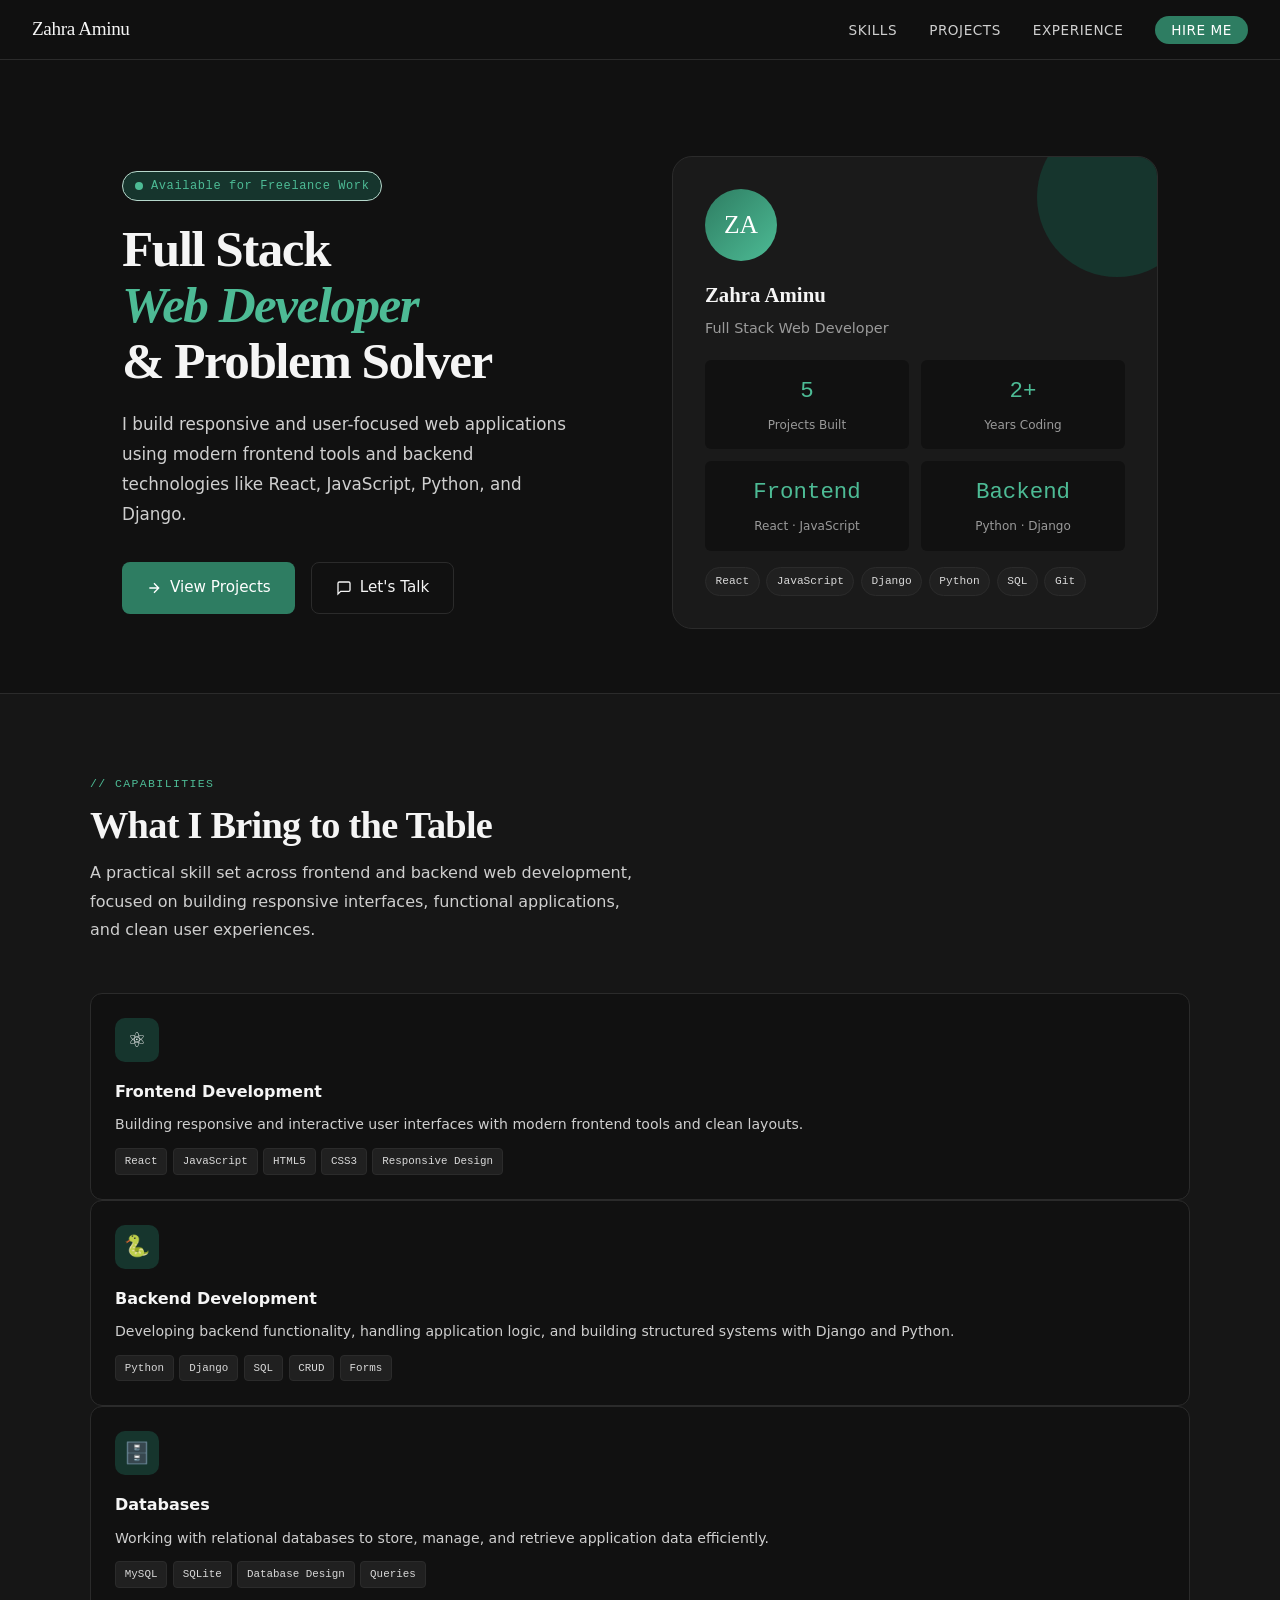
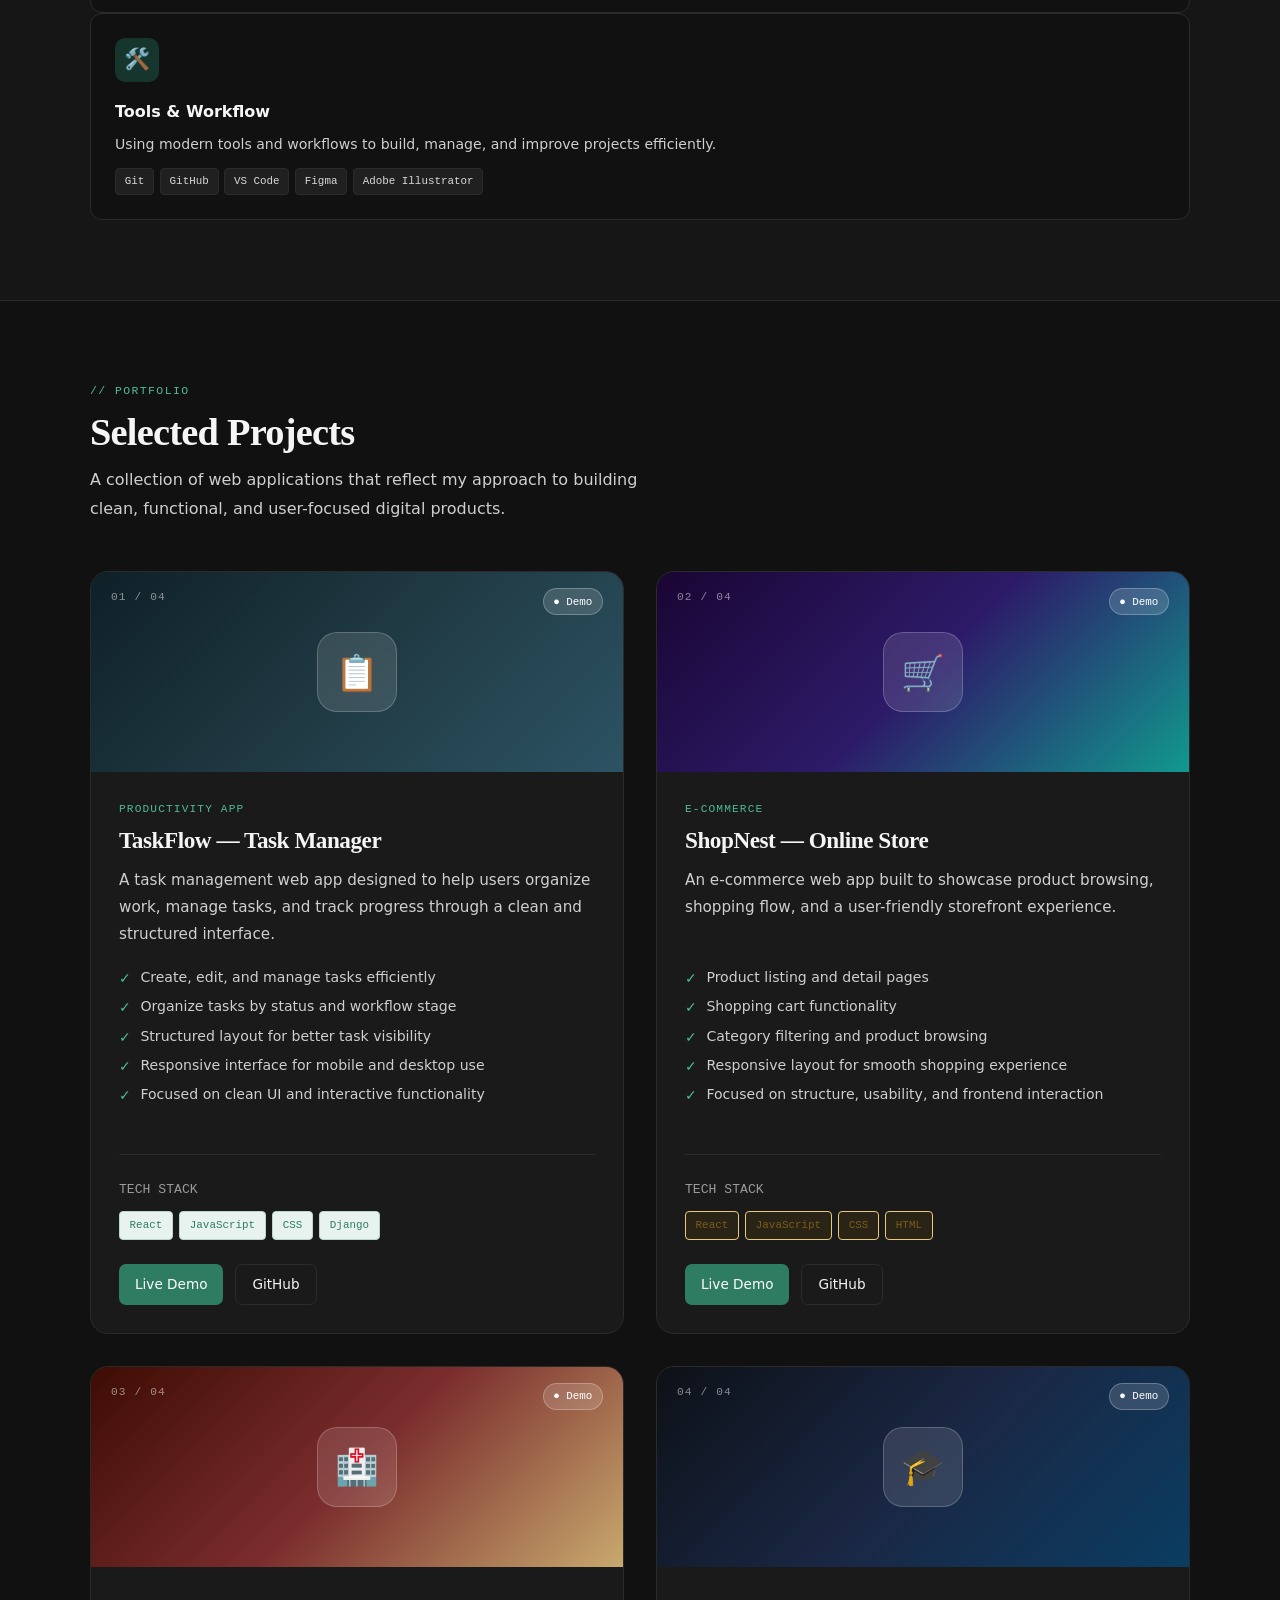
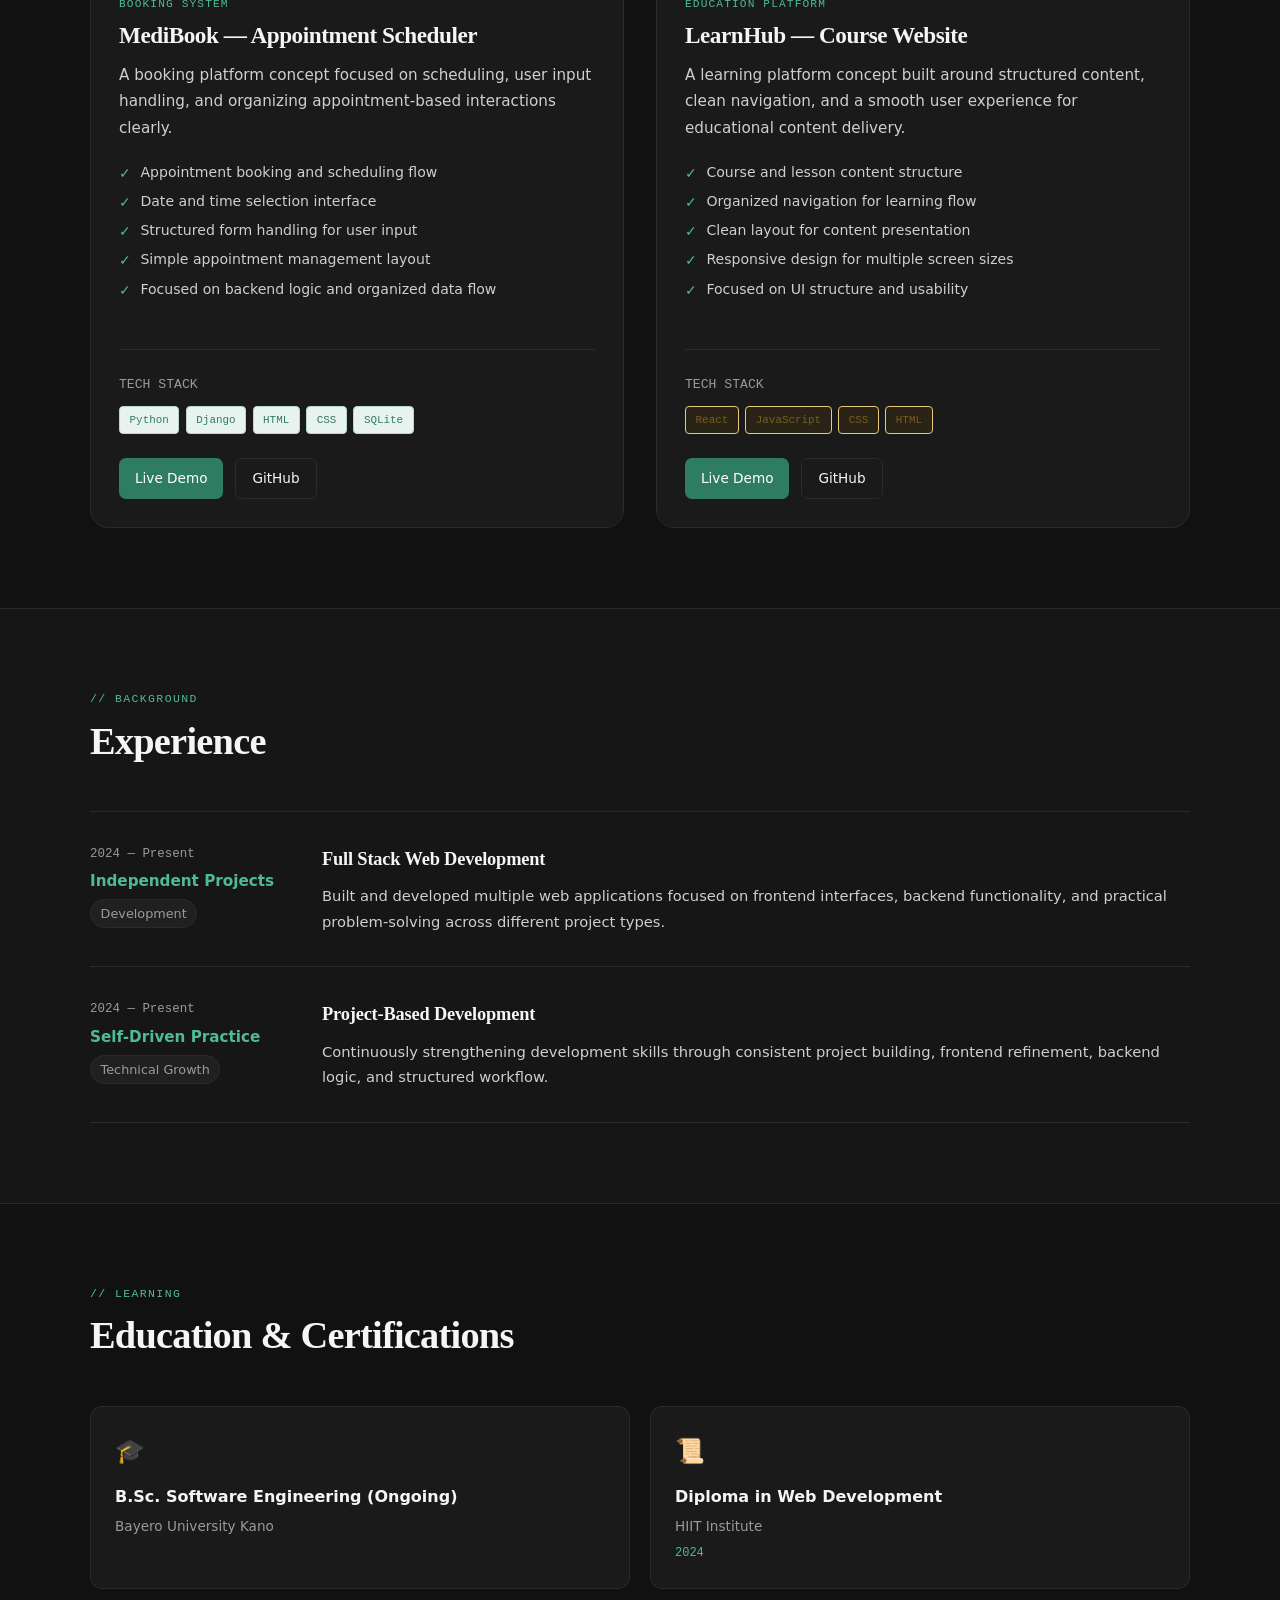
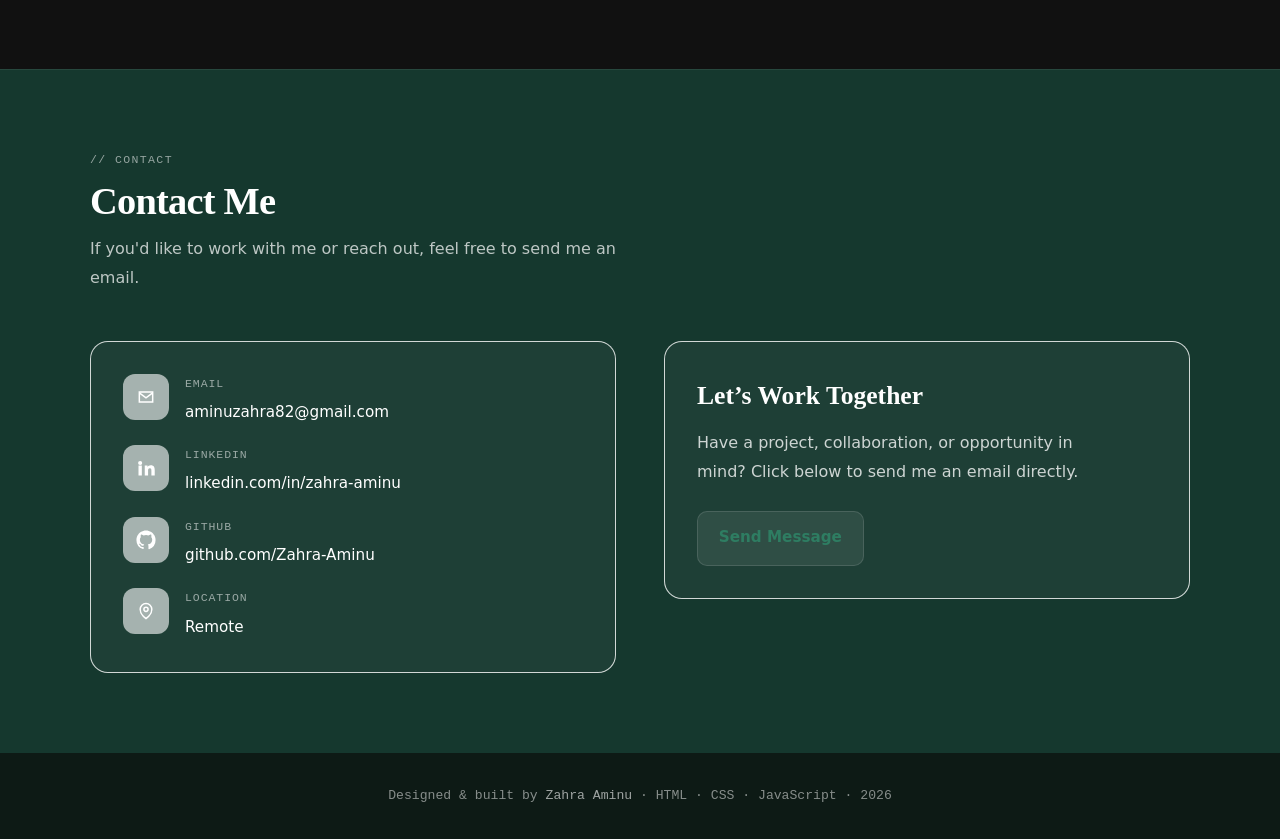
==== index.html @ f1b5cfea "portfolio hosting." ====
<!DOCTYPE html>
<html lang="en">
<head>
  <meta charset="UTF-8" />
  <meta name="viewport" content="width=device-width, initial-scale=1.0" />
  <title>Zahra Aminu — Full Stack Web Developer</title>
  <link rel="stylesheet" href="CSS/index.css" />
</head>
<body>

  <!-- NAV -->
  <nav id="top">
    <a href="#top" class="nav-logo">Zahra Aminu</a>
    <ul class="nav-links" id="navLinks">
      <li><a href="#skills">Skills</a></li>
      <li><a href="#projects">Projects</a></li>
      <li><a href="#experience">Experience</a></li>
      <li><a href="#contact" class="nav-cta">Hire Me</a></li>
    </ul>
    <button class="hamburger" id="hamburger" aria-label="Toggle menu">
      <span></span><span></span><span></span>
    </button>
  </nav>

  <!-- HERO -->
  <div class="hero">
    <div class="hero-left">
      <div class="hero-label">Available for Freelance Work</div>
      <h1>Full Stack<br /><em>Web Developer</em><br />& Problem Solver</h1>
      <p>
        I build responsive and user-focused web applications using modern frontend tools
        and backend technologies like React, JavaScript, Python, and Django.
      </p>
      <div class="hero-actions">
        <a href="#projects" class="btn-primary">
          <svg width="16" height="16" fill="none" viewBox="0 0 24 24" stroke="currentColor" stroke-width="2">
            <path d="M5 12h14M12 5l7 7-7 7"/>
          </svg>
          View Projects
        </a>
        <a href="#contact" class="btn-secondary">
          <svg width="16" height="16" fill="none" viewBox="0 0 24 24" stroke="currentColor" stroke-width="2">
            <path d="M21 15a2 2 0 01-2 2H7l-4 4V5a2 2 0 012-2h14a2 2 0 012 2z"/>
          </svg>
          Let's Talk
        </a>
      </div>
    </div>

    <div class="hero-card">
      <div class="avatar">ZA</div>
      <h3>Zahra Aminu</h3>
      <div class="role">Full Stack Web Developer</div>
      <div class="stats-grid">
        <div class="stat-box"><span class="num">5</span><span class="lbl">Projects Built</span></div>
        <div class="stat-box"><span class="num">2+</span><span class="lbl">Years Coding</span></div>
        <div class="stat-box"><span class="num">Frontend</span><span class="lbl">React · JavaScript</span></div>
        <div class="stat-box"><span class="num">Backend</span><span class="lbl">Python · Django</span></div>
      </div>
      <div class="stack-pills">
        <span class="pill">React</span>
        <span class="pill">JavaScript</span>
        <span class="pill">Django</span>
        <span class="pill">Python</span>
        <span class="pill">SQL</span>
        <span class="pill">Git</span>
      </div>
    </div>
  </div>

  <!-- SKILLS -->
  <section id="skills">
    <div class="container">
      <div class="section-header">
        <div class="section-eyebrow">// capabilities</div>
        <h2>What I Bring to the Table</h2>
        <p>
          A practical skill set across frontend and backend web development, focused on
          building responsive interfaces, functional applications, and clean user experiences.
        </p>
      </div>

      <div class="skills-grid">
        <div class="skill-card">
          <div class="skill-icon">⚛️</div>
          <h4>Frontend Development</h4>
          <p style="font-size:0.88rem;color:var(--ink-soft);line-height:1.6;">
            Building responsive and interactive user interfaces with modern frontend tools and clean layouts.
          </p>
          <div class="skill-tags">
            <span class="skill-tag">React</span>
            <span class="skill-tag">JavaScript</span>
            <span class="skill-tag">HTML5</span>
            <span class="skill-tag">CSS3</span>
            <span class="skill-tag">Responsive Design</span>
          </div>
        </div>

        <div class="skill-card">
          <div class="skill-icon">🐍</div>
          <h4>Backend Development</h4>
          <p style="font-size:0.88rem;color:var(--ink-soft);line-height:1.6;">
            Developing backend functionality, handling application logic, and building structured systems with Django and Python.
          </p>
          <div class="skill-tags">
            <span class="skill-tag">Python</span>
            <span class="skill-tag">Django</span>
            <span class="skill-tag">SQL</span>
            <span class="skill-tag">CRUD</span>
            <span class="skill-tag">Forms</span>
          </div>
        </div>

        <div class="skill-card">
          <div class="skill-icon">🗄️</div>
          <h4>Databases</h4>
          <p style="font-size:0.88rem;color:var(--ink-soft);line-height:1.6;">
            Working with relational databases to store, manage, and retrieve application data efficiently.
          </p>
          <div class="skill-tags">
            <span class="skill-tag">MySQL</span>
            <span class="skill-tag">SQLite</span>
            <span class="skill-tag">Database Design</span>
            <span class="skill-tag">Queries</span>
          </div>
        </div>

        <div class="skill-card">
          <div class="skill-icon">🛠️</div>
          <h4>Tools & Workflow</h4>
          <p style="font-size:0.88rem;color:var(--ink-soft);line-height:1.6;">
            Using modern tools and workflows to build, manage, and improve projects efficiently.
          </p>
          <div class="skill-tags">
            <span class="skill-tag">Git</span>
            <span class="skill-tag">GitHub</span>
            <span class="skill-tag">VS Code</span>
            <span class="skill-tag">Figma</span>
            <span class="skill-tag">Adobe Illustrator</span>
          </div>
        </div>
      </div>
    </div>
  </section>

  <!-- PROJECTS -->
  <section id="projects">
    <div class="container">
      <div class="section-header">
        <div class="section-eyebrow">// portfolio</div>
        <h2>Selected Projects</h2>
        <p>
          A collection of web applications that reflect my approach to building clean,
          functional, and user-focused digital products.
        </p>
      </div>

      <div class="projects-grid">

        <!-- PROJECT 1 -->
        <div class="project-card">
          <div class="project-visual pv-1">
            <span class="proj-number">01 / 04</span>
            <span class="proj-live-badge">● Demo</span>
            <div class="proj-icon">📋</div>
          </div>
          <div class="project-body">
            <div class="project-category">Productivity App</div>
            <h3>TaskFlow — Task Manager</h3>
            <p>
              A task management web app designed to help users organize work, manage tasks,
              and track progress through a clean and structured interface.
            </p>

            <ul class="features-list">
              <li>Create, edit, and manage tasks efficiently</li>
              <li>Organize tasks by status and workflow stage</li>
              <li>Structured layout for better task visibility</li>
              <li>Responsive interface for mobile and desktop use</li>
              <li>Focused on clean UI and interactive functionality</li>
            </ul>

            <div class="proj-sep"></div>
            <div style="font-size:0.82rem;font-family:var(--mono);color:var(--ink-muted);margin-bottom:0.6rem;">TECH STACK</div>
            <div class="stack-row">
              <span class="tech-badge be">React</span>
              <span class="tech-badge be">JavaScript</span>
              <span class="tech-badge be">CSS</span>
              <span class="tech-badge be">Django</span>
            </div>

            <div class="proj-links">
              <a href="#" class="proj-link proj-link-primary">Live Demo</a>
              <a href="#" class="proj-link proj-link-secondary">GitHub</a>
            </div>
          </div>
        </div>

        <!-- PROJECT 2 -->
        <div class="project-card">
          <div class="project-visual pv-2">
            <span class="proj-number">02 / 04</span>
            <span class="proj-live-badge">● Demo</span>
            <div class="proj-icon">🛒</div>
          </div>
          <div class="project-body">
            <div class="project-category">E-Commerce</div>
            <h3>ShopNest — Online Store</h3>
            <p>
              An e-commerce web app built to showcase product browsing, shopping flow,
              and a user-friendly storefront experience.
            </p>

            <ul class="features-list">
              <li>Product listing and detail pages</li>
              <li>Shopping cart functionality</li>
              <li>Category filtering and product browsing</li>
              <li>Responsive layout for smooth shopping experience</li>
              <li>Focused on structure, usability, and frontend interaction</li>
            </ul>

            <div class="proj-sep"></div>
            <div style="font-size:0.82rem;font-family:var(--mono);color:var(--ink-muted);margin-bottom:0.6rem;">TECH STACK</div>
            <div class="stack-row">
              <span class="tech-badge fe">React</span>
              <span class="tech-badge fe">JavaScript</span>
              <span class="tech-badge fe">CSS</span>
              <span class="tech-badge fe">HTML</span>
            </div>

            <div class="proj-links">
              <a href="#" class="proj-link proj-link-primary">Live Demo</a>
              <a href="#" class="proj-link proj-link-secondary">GitHub</a>
            </div>
          </div>
        </div>

        <!-- PROJECT 3 -->
        <div class="project-card">
          <div class="project-visual pv-3">
            <span class="proj-number">03 / 04</span>
            <span class="proj-live-badge">● Demo</span>
            <div class="proj-icon">🏥</div>
          </div>
          <div class="project-body">
            <div class="project-category">Booking System</div>
            <h3>MediBook — Appointment Scheduler</h3>
            <p>
              A booking platform concept focused on scheduling, user input handling,
              and organizing appointment-based interactions clearly.
            </p>

            <ul class="features-list">
              <li>Appointment booking and scheduling flow</li>
              <li>Date and time selection interface</li>
              <li>Structured form handling for user input</li>
              <li>Simple appointment management layout</li>
              <li>Focused on backend logic and organized data flow</li>
            </ul>

            <div class="proj-sep"></div>
            <div style="font-size:0.82rem;font-family:var(--mono);color:var(--ink-muted);margin-bottom:0.6rem;">TECH STACK</div>
            <div class="stack-row">
              <span class="tech-badge be">Python</span>
              <span class="tech-badge be">Django</span>
              <span class="tech-badge be">HTML</span>
              <span class="tech-badge be">CSS</span>
              <span class="tech-badge be">SQLite</span>
            </div>

            <div class="proj-links">
              <a href="#" class="proj-link proj-link-primary">Live Demo</a>
              <a href="#" class="proj-link proj-link-secondary">GitHub</a>
            </div>
          </div>
        </div>

        <!-- PROJECT 4 -->
        <div class="project-card">
          <div class="project-visual pv-4">
            <span class="proj-number">04 / 04</span>
            <span class="proj-live-badge">● Demo</span>
            <div class="proj-icon">🎓</div>
          </div>
          <div class="project-body">
            <div class="project-category">Education Platform</div>
            <h3>LearnHub — Course Website</h3>
            <p>
              A learning platform concept built around structured content, clean navigation,
              and a smooth user experience for educational content delivery.
            </p>

            <ul class="features-list">
              <li>Course and lesson content structure</li>
              <li>Organized navigation for learning flow</li>
              <li>Clean layout for content presentation</li>
              <li>Responsive design for multiple screen sizes</li>
              <li>Focused on UI structure and usability</li>
            </ul>

            <div class="proj-sep"></div>
            <div style="font-size:0.82rem;font-family:var(--mono);color:var(--ink-muted);margin-bottom:0.6rem;">TECH STACK</div>
            <div class="stack-row">
              <span class="tech-badge fe">React</span>
              <span class="tech-badge fe">JavaScript</span>
              <span class="tech-badge fe">CSS</span>
              <span class="tech-badge fe">HTML</span>
            </div>

            <div class="proj-links">
              <a href="#" class="proj-link proj-link-primary">Live Demo</a>
              <a href="#" class="proj-link proj-link-secondary">GitHub</a>
            </div>
          </div>
        </div>

      </div>
    </div>
  </section>

  <!-- EXPERIENCE -->
  <section id="experience">
    <div class="container">
      <div class="section-header">
        <div class="section-eyebrow">// background</div>
        <h2>Experience</h2>
      </div>

      <div class="exp-list">
        <div class="exp-item">
          <div class="exp-meta">
            <div class="exp-period">2024 — Present</div>
            <div class="exp-company">Independent Projects</div>
            <span class="exp-type">Development</span>
          </div>
          <div class="exp-content">
            <h4>Full Stack Web Development</h4>
            <p>
              Built and developed multiple web applications focused on frontend interfaces,
              backend functionality, and practical problem-solving across different project types.
            </p>
          </div>
        </div>

        <div class="exp-item">
          <div class="exp-meta">
            <div class="exp-period">2024 — Present</div>
            <div class="exp-company">Self-Driven Practice</div>
            <span class="exp-type">Technical Growth</span>
          </div>
          <div class="exp-content">
            <h4>Project-Based Development</h4>
            <p>
              Continuously strengthening development skills through consistent project building,
              frontend refinement, backend logic, and structured workflow.
            </p>
          </div>
        </div>
      </div>
    </div>
  </section>

  <!-- EDUCATION -->
  <section id="education">
    <div class="container">
      <div class="section-header">
        <div class="section-eyebrow">// learning</div>
        <h2>Education & Certifications</h2>
      </div>

      <div class="edu-grid">
        <div class="edu-card">
          <div class="edu-icon">🎓</div>
          <h4>B.Sc. Software Engineering (Ongoing)</h4>
          <div class="inst">Bayero University Kano</div>
        </div>

        <div class="edu-card">
          <div class="edu-icon">📜</div>
          <h4>Diploma in Web Development</h4>
          <div class="inst">HIIT Institute</div>
          <div class="year">2024</div>
        </div>
      </div>
    </div>
  </section>

  <!-- CONTACT -->
  <section id="contact">
  <div class="container">
    <div class="section-header">
      <div class="section-eyebrow">// contact</div>
      <h2>Contact Me</h2>
      <p>If you'd like to work with me or reach out, feel free to send me an email.</p>
    </div>

    <div class="contact-grid">
      <div class="contact-info">

        <div class="contact-item">
          <div class="contact-item-icon">
            <svg xmlns="http://www.w3.org/2000/svg" viewBox="0 0 24 24" fill="none" stroke="currentColor" stroke-width="1.8" aria-hidden="true">
              <path d="M4 6h16v12H4z"/>
              <path d="m4 7 8 6 8-6"/>
            </svg>
          </div>
          <div class="contact-item-text">
            <div class="lbl">Email</div>
            <a href="mailto:aminuzahra82@gmail.com" class="val">aminuzahra82@gmail.com</a>
          </div>
        </div>

        <div class="contact-item">
          <div class="contact-item-icon">
            <svg xmlns="http://www.w3.org/2000/svg" viewBox="0 0 24 24" fill="currentColor" aria-hidden="true">
              <path d="M4.98 3.5A2.48 2.48 0 1 0 5 8.46a2.48 2.48 0 0 0-.02-4.96ZM3 9h4v12H3V9Zm7 0h3.83v1.71h.05c.53-1 1.84-2.06 3.79-2.06 4.05 0 4.8 2.67 4.8 6.14V21h-4v-5.55c0-1.32-.02-3.02-1.84-3.02-1.85 0-2.13 1.44-2.13 2.93V21h-4V9Z"/>
            </svg>
          </div>
          <div class="contact-item-text">
            <div class="lbl">LinkedIn</div>
            <a href="https://linkedin.com/in/zahra-aminu" target="_blank" class="val">linkedin.com/in/zahra-aminu</a>
          </div>
        </div>

        <div class="contact-item">
          <div class="contact-item-icon">
            <svg xmlns="http://www.w3.org/2000/svg" viewBox="0 0 24 24" fill="currentColor" aria-hidden="true">
              <path d="M12 .5C5.65.5.5 5.65.5 12a11.5 11.5 0 0 0 7.86 10.92c.58.1.79-.25.79-.56v-2.02c-3.2.7-3.88-1.38-3.88-1.38-.53-1.33-1.28-1.68-1.28-1.68-1.05-.72.08-.71.08-.71 1.16.08 1.77 1.2 1.77 1.2 1.03 1.76 2.7 1.25 3.36.95.1-.75.4-1.25.73-1.53-2.56-.29-5.26-1.28-5.26-5.72 0-1.26.45-2.29 1.19-3.09-.12-.29-.52-1.47.11-3.06 0 0 .97-.31 3.18 1.18a10.96 10.96 0 0 1 5.8 0c2.2-1.49 3.17-1.18 3.17-1.18.64 1.59.24 2.77.12 3.06.74.8 1.19 1.83 1.19 3.09 0 4.45-2.7 5.42-5.28 5.71.41.35.78 1.04.78 2.1v3.11c0 .31.21.67.8.56A11.5 11.5 0 0 0 23.5 12C23.5 5.65 18.35.5 12 .5Z"/>
            </svg>
          </div>
          <div class="contact-item-text">
            <div class="lbl">GitHub</div>
            <a href="https://github.com/Zahra-Aminu" target="_blank" class="val">github.com/Zahra-Aminu</a>
          </div>
        </div>

        <div class="contact-item">
          <div class="contact-item-icon">
            <svg xmlns="http://www.w3.org/2000/svg" viewBox="0 0 24 24" fill="none" stroke="currentColor" stroke-width="1.8" aria-hidden="true">
              <path d="M12 21s7-4.35 7-11a7 7 0 1 0-14 0c0 6.65 7 11 7 11Z"/>
              <circle cx="12" cy="10" r="2.5"/>
            </svg>
          </div>
          <div class="contact-item-text">
            <div class="lbl">Location</div>
            <span class="val">Remote</span>
          </div>
        </div>

      </div>

      <div class="contact-cta">
        <h3>Let’s Work Together</h3>
        <p>
          Have a project, collaboration, or opportunity in mind? Click below to send me an email directly.
        </p>
        <a href="mailto:aminuzahra82@gmail.com?subject=Portfolio%20Inquiry" class="btn">
          Send Message
        </a>
      </div>
    </div>
  </div>
</section>
  <footer>
    <p>
      Designed &amp; built by <a href="#top">Zahra Aminu</a> · HTML · CSS · JavaScript · <span id="yr"></span>
    </p>
  </footer>

  <script src="JS/index.js"></script>
</body>
</html>
---- CSS/index.css ----
*, *::before, *::after { box-sizing: border-box; margin: 0; padding: 0; }
:root {
--ink: #f5f5f5;
--ink-soft: #cfcfcf;
--ink-muted: #9a9a9a;
--surface: #111111;
--surface-card: #1a1a1a;
--border: #2b2b2b;
--accent: #2e7d62;
--accent-light: #16352d;
--accent-pop: #4dbb95;
--gold: #d9a441;
--gold-light: #2a2417;
--tag-bg: #202020;
--tag-text: #d8d8d8;
--radius: 12px;
--radius-sm: 6px;
--mono: 'JetBrains Mono', monospace;
--serif: 'Playfair Display', Georgia, serif;
--sans: 'DM Sans', system-ui, sans-serif;
font-size: 16px;
}

body {
font-family: var(--sans);
background: var(--surface);
color: var(--ink);
line-height: 1.7;
min-height: 100vh;
}

/* ── NAV ── */
nav {
position: sticky;
top: 0;
z-index: 100;
background: rgba(17,17,17,0.92);
backdrop-filter: blur(12px);
border-bottom: 1px solid var(--border);
padding: 0 2rem;
display: flex;
align-items: center;
justify-content: space-between;
height: 60px;
}

.nav-logo {
font-family: var(--serif);
font-size: 1.2rem;
color: var(--ink);
text-decoration: none;
letter-spacing: -0.02em;
}
.nav-links {
display: flex;
gap: 2rem;
list-style: none;
}
.nav-links a {
font-size: 0.85rem;
font-weight: 500;
color: var(--ink-soft);
text-decoration: none;
letter-spacing: 0.04em;
text-transform: uppercase;
transition: color 0.2s;
}
.nav-links a:hover { color: var(--accent-pop); }
.nav-cta {
background: var(--accent);
color: #fff !important;
padding: 0.4rem 1rem;
border-radius: 100px;
transition: background 0.2s !important;
}
.nav-cta:hover { background: var(--accent-pop) !important; color: #fff !important; }
.hamburger { display: none; cursor: pointer; flex-direction: column; gap: 5px; background: none; border: none; }
.hamburger span { display: block; width: 22px; height: 2px; background: var(--ink); border-radius: 2px; transition: 0.3s; }

/* ── HERO ── */
.hero {
max-width: 1100px;
margin: 0 auto;
padding: 6rem 2rem 4rem;
display: grid;
grid-template-columns: 1fr 1fr;
gap: 4rem;
align-items: center;
}
.hero-label {
display: inline-flex;
align-items: center;
gap: 0.5rem;
font-family: var(--mono);
font-size: 0.75rem;
color: var(--accent-pop);
background: var(--accent-light);
border: 1px solid #b6d8cc;
border-radius: 100px;
padding: 0.25rem 0.75rem;
margin-bottom: 1.2rem;
letter-spacing: 0.05em;
}
.hero-label::before {
content: '';
width: 8px; height: 8px;
border-radius: 50%;
background: var(--accent-pop);
animation: pulse 2s infinite;
}
@keyframes pulse {
0%,100% { opacity:1; }
50% { opacity:0.4; }
}
.hero h1 {
font-family: var(--serif);
font-size: clamp(2.4rem, 4vw, 3.6rem);
line-height: 1.1;
letter-spacing: -0.03em;
color: var(--ink);
margin-bottom: 1.2rem;
}
.hero h1 em { color: var(--accent-pop); font-style: italic; }
.hero p {
font-size: 1.05rem;
color: var(--ink-soft);
margin-bottom: 2rem;
max-width: 460px;
line-height: 1.8;
}
.hero-actions { display: flex; gap: 1rem; flex-wrap: wrap; }
.btn-primary {
display: inline-flex;
align-items: center;
gap: 0.5rem;
background: var(--accent);
color: #fff;
font-family: var(--sans);
font-weight: 500;
font-size: 0.95rem;
padding: 0.75rem 1.5rem;
border-radius: 8px;
text-decoration: none;
border: none;
cursor: pointer;
transition: background 0.2s, transform 0.15s;
}
.btn-primary:hover { background: var(--accent-pop); transform: translateY(-1px); }
.btn-secondary {
display: inline-flex;
align-items: center;
gap: 0.5rem;
background: transparent;
color: var(--ink);
font-family: var(--sans);
font-weight: 500;
font-size: 0.95rem;
padding: 0.75rem 1.5rem;
border-radius: 8px;
text-decoration: none;
border: 1.5px solid var(--border);
cursor: pointer;
transition: border-color 0.2s, transform 0.15s;
}
.btn-secondary:hover { border-color: var(--accent-pop); color: var(--accent-pop); transform: translateY(-1px); }

/* Hero card */
.hero-card {
background: var(--surface-card);
border: 1px solid var(--border);
border-radius: 20px;
padding: 2rem;
position: relative;
overflow: hidden;
}
.hero-card::before {
content: '';
position: absolute;
top: -40px; right: -40px;
width: 160px; height: 160px;
border-radius: 50%;
background: var(--accent-light);
}
.avatar {
width: 72px; height: 72px;
border-radius: 50%;
background: linear-gradient(135deg, var(--accent), var(--accent-pop));
display: flex;
align-items: center;
justify-content: center;
font-family: var(--serif);
font-size: 1.6rem;
color: #fff;
margin-bottom: 1rem;
position: relative;
}
.hero-card h3 { font-family: var(--serif); font-size: 1.3rem; margin-bottom: 0.25rem; }
.hero-card .role { color: var(--ink-muted); font-size: 0.9rem; margin-bottom: 1.2rem; }
.stats-grid {
display: grid;
grid-template-columns: 1fr 1fr;
gap: 0.75rem;
margin-top: 1.2rem;
}
.stat-box {
background: var(--surface);
border-radius: var(--radius-sm);
padding: 0.75rem;
text-align: center;
}
.stat-box .num {
font-family: var(--mono);
font-size: 1.4rem;
font-weight: 500;
color: var(--accent-pop);
display: block;
}
.stat-box .lbl { font-size: 0.75rem; color: var(--ink-muted); }
.stack-pills {
display: flex;
flex-wrap: wrap;
gap: 0.4rem;
margin-top: 1rem;
}
.pill {
background: var(--tag-bg);
color: var(--tag-text);
font-family: var(--mono);
font-size: 0.7rem;
padding: 0.25rem 0.6rem;
border-radius: 100px;
border: 1px solid var(--border);
}

/* ── SECTION SHARED ── */
section { padding: 5rem 2rem; }
.container { max-width: 1100px; margin: 0 auto; }
.section-header { margin-bottom: 3rem; }
.section-eyebrow {
font-family: var(--mono);
font-size: 0.72rem;
letter-spacing: 0.12em;
text-transform: uppercase;
color: var(--accent-pop);
margin-bottom: 0.6rem;
}
.section-header h2 {
font-family: var(--serif);
font-size: clamp(1.8rem, 3vw, 2.6rem);
letter-spacing: -0.02em;
line-height: 1.15;
}
.section-header p { color: var(--ink-soft); margin-top: 0.75rem; max-width: 560px; line-height: 1.8; }

/* ── SKILLS ── */
#skills { 
  background: #161616; 
  border-top: 1px solid var(--border); 
  border-bottom: 1px solid var(--border); 
}
.skill-card {
background: var(--surface);
border: 1px solid var(--border);
border-radius: var(--radius);
padding: 1.5rem;
transition: border-color 0.2s, transform 0.2s;
}
.skill-card:hover { border-color: #b6d8cc; transform: translateY(-2px); }
.skill-icon {
width: 44px; height: 44px;
border-radius: 10px;
background: var(--accent-light);
display: flex;
align-items: center;
justify-content: center;
margin-bottom: 1rem;
font-size: 1.3rem;
}
.skill-card h4 { font-weight: 600; margin-bottom: 0.5rem; font-size: 1rem; }
.skill-tags { display: flex; flex-wrap: wrap; gap: 0.35rem; margin-top: 0.75rem; }
.skill-tag {
font-family: var(--mono);
font-size: 0.68rem;
padding: 0.2rem 0.55rem;
border-radius: 4px;
background: var(--tag-bg);
color: var(--tag-text);
border: 1px solid var(--border);
}

/* ── PROJECTS ── */
#projects { background: var(--surface); }
.projects-grid {
display: grid;
grid-template-columns: repeat(auto-fit, minmax(480px, 1fr));
gap: 2rem;
}
.project-card {
background: var(--surface-card);
border: 1px solid var(--border);
border-radius: 18px;
overflow: hidden;
transition: transform 0.25s, box-shadow 0.25s;
display: flex;
flex-direction: column;
}
.project-card:hover {
transform: translateY(-4px);
box-shadow: 0 16px 40px rgba(0,0,0,0.08);
}
.project-visual {
height: 200px;
display: flex;
align-items: center;
justify-content: center;
font-size: 3.5rem;
position: relative;
overflow: hidden;
}
.pv-1 { background: linear-gradient(135deg, #0f2027, #203a43, #2c5364); }
.pv-2 { background: linear-gradient(135deg, #1a0533, #2d1b69, #11998e); }
.pv-3 { background: linear-gradient(135deg, #3d0c02, #7b2d2d, #c8a96e); }
.pv-4 { background: linear-gradient(135deg, #0d1117, #1a2744, #0a3d62); }
.project-visual .proj-icon {
width: 80px; height: 80px;
border-radius: 20px;
background: rgba(255,255,255,0.12);
backdrop-filter: blur(8px);
border: 1px solid rgba(255,255,255,0.2);
display: flex;
align-items: center;
justify-content: center;
font-size: 2.2rem;
}
.proj-number {
position: absolute;
top: 1rem; left: 1.25rem;
font-family: var(--mono);
font-size: 0.7rem;
color: rgba(255,255,255,0.5);
letter-spacing: 0.1em;
}
.proj-live-badge {
position: absolute;
top: 1rem; right: 1.25rem;
background: rgba(255,255,255,0.15);
border: 1px solid rgba(255,255,255,0.25);
color: #fff;
font-size: 0.68rem;
font-family: var(--mono);
padding: 0.2rem 0.6rem;
border-radius: 100px;
backdrop-filter: blur(4px);
}
.project-body {
padding: 1.75rem;
flex: 1;
display: flex;
flex-direction: column;
}
.project-category {
font-family: var(--mono);
font-size: 0.7rem;
letter-spacing: 0.1em;
text-transform: uppercase;
color: var(--accent-pop);
margin-bottom: 0.5rem;
}
.project-body h3 {
font-family: var(--serif);
font-size: 1.45rem;
letter-spacing: -0.02em;
line-height: 1.2;
margin-bottom: 0.75rem;
}
.project-body > p {
color: var(--ink-soft);
font-size: 0.95rem;
line-height: 1.75;
margin-bottom: 1.25rem;
flex: 1;
}

/* Feature list */
.features-list {
list-style: none;
margin-bottom: 1.5rem;
display: flex;
flex-direction: column;
gap: 0.45rem;
}
.features-list li {
display: flex;
align-items: flex-start;
gap: 0.6rem;
font-size: 0.88rem;
color: var(--ink-soft);
line-height: 1.5;
}
.features-list li::before {
content: '✓';
color: var(--accent-pop);
font-weight: 700;
flex-shrink: 0;
margin-top: 1px;
}

/* Stack row */
.stack-row {
display: flex;
flex-wrap: wrap;
gap: 0.4rem;
margin-bottom: 1.5rem;
}
.tech-badge {
font-family: var(--mono);
font-size: 0.68rem;
padding: 0.25rem 0.6rem;
border-radius: 4px;
background: var(--tag-bg);
color: var(--tag-text);
border: 1px solid var(--border);
}
.tech-badge.be { background: #e8f2ef; color: var(--accent); border-color: #b6d8cc; }
.tech-badge.fe { background: var(--gold-light); color: #7a5c1a; border-color: #e8c87a; }

/* Project links */
.proj-links { display: flex; gap: 0.75rem; flex-wrap: wrap; }
.proj-link {
display: inline-flex;
align-items: center;
gap: 0.4rem;
font-size: 0.85rem;
font-weight: 500;
padding: 0.5rem 1rem;
border-radius: 7px;
text-decoration: none;
transition: all 0.15s;
}
.proj-link-primary {
background: var(--accent);
color: #fff;
}
.proj-link-primary:hover { background: var(--accent-pop); }
.proj-link-secondary {
background: transparent;
color: var(--ink);
border: 1.5px solid var(--border);
}
.proj-link-secondary:hover { border-color: var(--accent-pop); color: var(--accent-pop); }

/* Project separator */
.proj-sep {
height: 1px;
background: var(--border);
margin: 1.5rem 0;
}

/* ── EXPERIENCE ── */
#experience { 
  background: #161616; 
  border-top: 1px solid var(--border); 
}
.exp-list { display: flex; flex-direction: column; gap: 0; }
.exp-item {
display: grid;
grid-template-columns: 200px 1fr;
gap: 2rem;
padding: 2rem 0;
border-bottom: 1px solid var(--border);
}
.exp-item:first-child { border-top: 1px solid var(--border); }
.exp-meta { }
.exp-period {
font-family: var(--mono);
font-size: 0.78rem;
color: var(--ink-muted);
margin-bottom: 0.25rem;
}
.exp-company {
font-weight: 600;
font-size: 0.95rem;
color: var(--accent-pop);
margin-bottom: 0.25rem;
}
.exp-type {
font-size: 0.8rem;
color: var(--ink-muted);
background: var(--tag-bg);
border: 1px solid var(--border);
border-radius: 100px;
padding: 0.15rem 0.6rem;
display: inline-block;
}
.exp-content h4 {
font-family: var(--serif);
font-size: 1.15rem;
margin-bottom: 0.5rem;
letter-spacing: -0.01em;
}
.exp-content p { color: var(--ink-soft); font-size: 0.92rem; line-height: 1.75; }

/* ── EDUCATION ── */
#education { background: var(--surface); border-top: 1px solid var(--border); }
.edu-grid { display: grid; grid-template-columns: repeat(auto-fit, minmax(280px, 1fr)); gap: 1.25rem; }
.edu-card {
  background: var(--surface-card);
  border: 1px solid var(--border);
  border-radius: var(--radius);
  padding: 1.5rem;
}
.edu-icon { font-size: 1.5rem; margin-bottom: 0.75rem; }
.edu-card h4 { font-weight: 600; margin-bottom: 0.25rem; }
.edu-card .inst { color: var(--ink-muted); font-size: 0.85rem; margin-bottom: 0.35rem; }
.edu-card .year { font-family: var(--mono); font-size: 0.75rem; color: var(--accent-pop); }

/* ── CONTACT ── */
/* ── CONTACT ── */
#contact {
  background:#15382e;
  color: #fff;
  border-top: 1px solid rgba(255,255,255,0.08);
}

#contact .section-header h2 {
  color: #fff;
}

#contact .section-header p {
  color: rgba(255,255,255,0.72);
}

#contact .section-eyebrow {
  color: rgba(255,255,255,0.55);
}

.contact-grid {
  display: grid;
  grid-template-columns: 1fr 1fr;
  gap: 3rem;
  align-items: start;
}

.contact-info,
.contact-cta {
  background: rgba(255,255,255,0.04);
  border: 1px solid rgba(255,255,255,0.8);
  border-radius: 18px;
  padding: 2rem;
}

.contact-info {
  display: flex;
  flex-direction: column;
  gap: 1.25rem;
}

.contact-item {
  display: flex;
  align-items: flex-start;
  gap: 1rem;
}

.contact-item-icon {
  width: 46px;
  height: 46px;
  border-radius: 12px;
  background: rgba(255,255,255,0.6);
  display: flex;
  align-items: center;
  justify-content: center;
  font-size: 1.2rem;
  flex-shrink: 0;
}

.contact-item-text .lbl {
  font-family: var(--mono);
  font-size: 0.72rem;
  letter-spacing: 0.08em;
  text-transform: uppercase;
  color: rgba(255,255,255,0.55);
  margin-bottom: 0.3rem;
}

.contact-item-text .val {
  color: #fff;
  text-decoration: none;
  font-size: 0.95rem;
  line-height: 1.6;
  word-break: break-word;
}

.contact-item-text .val:hover {
  color: #d7f5ea;
  text-decoration: underline;
}

.contact-cta h3 {
  font-family: var(--serif);
  font-size: 1.6rem;
  margin-bottom: 0.75rem;
  color: #fff;
}

.contact-cta p {
  color: rgba(255,255,255,0.78);
  line-height: 1.8;
  margin-bottom: 1.5rem;
  max-width: 420px;
}

.contact-item-icon svg {
  width: 20px;
  height: 20px;
  display: block;
}

.btn {
  display: inline-block;
  padding: 0.85rem 1.3rem;
  background: rgba(255, 255, 255, 0.08);
  color: var(--accent);
  text-decoration: none;
  border-radius: 10px;
  font-size: 0.95rem;
  font-weight: 600;
  border: 1px solid rgba(255, 255, 255, 0.12);
  transition: transform 0.18s ease, opacity 0.18s ease;
}

.btn:hover {
  transform: translateY(-2px);
  background: rgba(255, 255, 255, 0.12);
  background-color: rgba(255, 255, 255, 0.18);
  opacity: 0.92;
}

/* ── FOOTER ── */
footer {
background: #0d1a15;
color: rgba(255,255,255,0.5);
text-align: center;
padding: 2rem;
font-size: 0.82rem;
font-family: var(--mono);
}
footer a { color: rgba(255,255,255,0.6); text-decoration: none; }
footer a:hover { color: #fff; }

/* ── MOBILE ── */
@media (max-width: 768px) {
.nav-links { display: none; }
.nav-links.open {
display: flex;
flex-direction: column;
position: fixed;
top: 60px; left: 0; right: 0;
background: var(--surface);
border-bottom: 1px solid var(--border);
padding: 1.5rem 2rem;
gap: 1rem;
z-index: 99;
}
.hamburger { display: flex; }
.hero {
grid-template-columns: 1fr;
padding: 3rem 1.5rem 2.5rem;
gap: 2.5rem;
}
.hero-card { order: -1; }
.projects-grid { grid-template-columns: 1fr; }
.exp-item { grid-template-columns: 1fr; gap: 0.75rem; }
.contact-grid { grid-template-columns: 1fr; gap: 2.5rem; }
.form-row { grid-template-columns: 1fr; }
section { padding: 3.5rem 1.5rem; }
}
@media (max-width: 480px) {
.hero h1 { font-size: 2rem; }
.stats-grid { grid-template-columns: 1fr 1fr; }
}
/* =========================
   DARK MODE
========================= */

.dark-mode {
  --ink: #f5f5f5;
  --ink-soft: #cfcfcf;
  --ink-muted: #9a9a9a;

  --surface: #111111;
  --surface-card: #1a1a1a;
  --border: #2b2b2b;

  --accent: #2e7d62;
  --accent-light: #16352d;
  --accent-pop: #4dbb95;

  --gold: #d9a441;
  --gold-light: #2a2417;

  --tag-bg: #202020;
  --tag-text: #d8d8d8;
}

/* General */
.dark-mode body {
  background: var(--surface);
  color: var(--ink);
}

.dark-mode nav {
  background: rgba(17,17,17,0.92);
  border-bottom: 1px solid var(--border);
}

.dark-mode .darkModeToggle {
  background: rgba(17,17,17,0.92);
  color: var(--ink);
}

.dark-mode .nav-logo {
  color: var(--ink);
}

.dark-mode .nav-links a {
  color: var(--ink-soft);
}

.dark-mode .nav-links a:hover {
  color: var(--accent-pop);
}

.dark-mode .hamburger span {
  background: var(--ink);
}

/* Hero */
.dark-mode .hero h1 {
  color: var(--ink);
}

.dark-mode .hero p {
  color: var(--ink-soft);
}

.dark-mode .hero-label {
  background: var(--accent-light);
  border: 1px solid #245847;
  color: var(--accent-pop);
}

.dark-mode .hero-card {
  background: var(--surface-card);
  border: 1px solid var(--border);
}

.dark-mode .hero-card::before {
  background: var(--accent-light);
}

.dark-mode .hero-card h3 {
  color: var(--ink);
}

.dark-mode .hero-card .role {
  color: var(--ink-muted);
}

.dark-mode .stat-box {
  background: var(--surface);
}

.dark-mode .stat-box .lbl {
  color: var(--ink-muted);
}

.dark-mode .pill {
  background: var(--tag-bg);
  color: var(--tag-text);
  border: 1px solid var(--border);
}

/* Shared sections */
.dark-mode section {
  background: var(--surface);
  color: var(--ink);
}

.dark-mode .section-header h2 {
  color: var(--ink);
}

.dark-mode .section-header p {
  color: var(--ink-soft);
}

.dark-mode .section-eyebrow {
  color: var(--accent-pop);
}

/* Skills */
.dark-mode #skills {
  background: #161616;
  border-top: 1px solid var(--border);
  border-bottom: 1px solid var(--border);
}

.dark-mode .skill-card {
  background: var(--surface-card);
  border: 1px solid var(--border);
}

.dark-mode .skill-card:hover {
  border-color: #245847;
}

.dark-mode .skill-icon {
  background: var(--accent-light);
}

.dark-mode .skill-card h4 {
  color: var(--ink);
}

.dark-mode .skill-tag {
  background: var(--tag-bg);
  color: var(--tag-text);
  border: 1px solid var(--border);
}

/* Projects */
.dark-mode #projects {
  background: var(--surface);
}

.dark-mode .project-card {
  background: var(--surface-card);
  border: 1px solid var(--border);
}

.dark-mode .project-card:hover {
  box-shadow: 0 16px 40px rgba(0,0,0,0.35);
}

.dark-mode .project-body h3 {
  color: var(--ink);
}

.dark-mode .project-body > p {
  color: var(--ink-soft);
}

.dark-mode .features-list li {
  color: var(--ink-soft);
}

.dark-mode .tech-badge {
  background: var(--tag-bg);
  color: var(--tag-text);
  border: 1px solid var(--border);
}

.dark-mode .tech-badge.be {
  background: #16352d;
  color: #7ce0bc;
  border-color: #245847;
}

.dark-mode .tech-badge.fe {
  background: #2a2417;
  color: #e7bf68;
  border-color: #6b5422;
}

.dark-mode .proj-link-secondary {
  color: var(--ink);
  border: 1.5px solid var(--border);
}

.dark-mode .proj-link-secondary:hover {
  border-color: var(--accent-pop);
  color: var(--accent-pop);
}

.dark-mode .proj-sep {
  background: var(--border);
}

/* Experience */
.dark-mode #experience {
  background: #161616;
  border-top: 1px solid var(--border);
}

.dark-mode .exp-item {
  border-bottom: 1px solid var(--border);
}

.dark-mode .exp-item:first-child {
  border-top: 1px solid var(--border);
}

.dark-mode .exp-period,
.dark-mode .exp-type {
  color: var(--ink-muted);
}

.dark-mode .exp-type {
  background: var(--tag-bg);
  border: 1px solid var(--border);
}

.dark-mode .exp-content h4 {
  color: var(--ink);
}

.dark-mode .exp-content p {
  color: var(--ink-soft);
}

/* Education */
.dark-mode #education {
  background: var(--surface);
  border-top: 1px solid var(--border);
}

.dark-mode .edu-card {
  background: var(--surface-card);
  border: 1px solid var(--border);
}

.dark-mode .edu-card h4 {
  color: var(--ink);
}

.dark-mode .edu-card .inst {
  color: var(--ink-muted);
}

/* Contact */
.dark-mode #contact {
  background: #15382e;
}

.dark-mode #contact .section-eyebrow {
  color: rgba(255,255,255,0.6);
}

.dark-mode #contact .section-header h2 {
  color: #fff;
}

.dark-mode #contact .section-header p {
  color: rgba(255,255,255,0.78);
}

.dark-mode .contact-item-text .val {
  color: #fff;
}

.dark-mode .form-field input,
.dark-mode .form-field textarea {
  background: rgba(255,255,255,0.08);
  border: 1px solid rgba(255,255,255,0.18);
  color: #fff;
}

.dark-mode .form-field input::placeholder,
.dark-mode .form-field textarea::placeholder {
  color: rgba(255,255,255,0.35);
}

.dark-mode .form-field input:focus,
.dark-mode .form-field textarea:focus {
  border-color: rgba(255,255,255,0.55);
}

.dark-mode .btn-white {
  background: #fff;
  color: var(--accent);
}

/* Footer */
.dark-mode footer {
  background: #0a0a0a;
  color: rgba(255,255,255,0.55);
}

.dark-mode footer a {
  color: rgba(255,255,255,0.65);
}

.dark-mode footer a:hover {
  color: #fff;
}

/* Mobile nav */
@media (max-width: 768px) {
  .dark-mode .nav-links.open {
    background: var(--surface);
    border-bottom: 1px solid var(--border);
  }
}
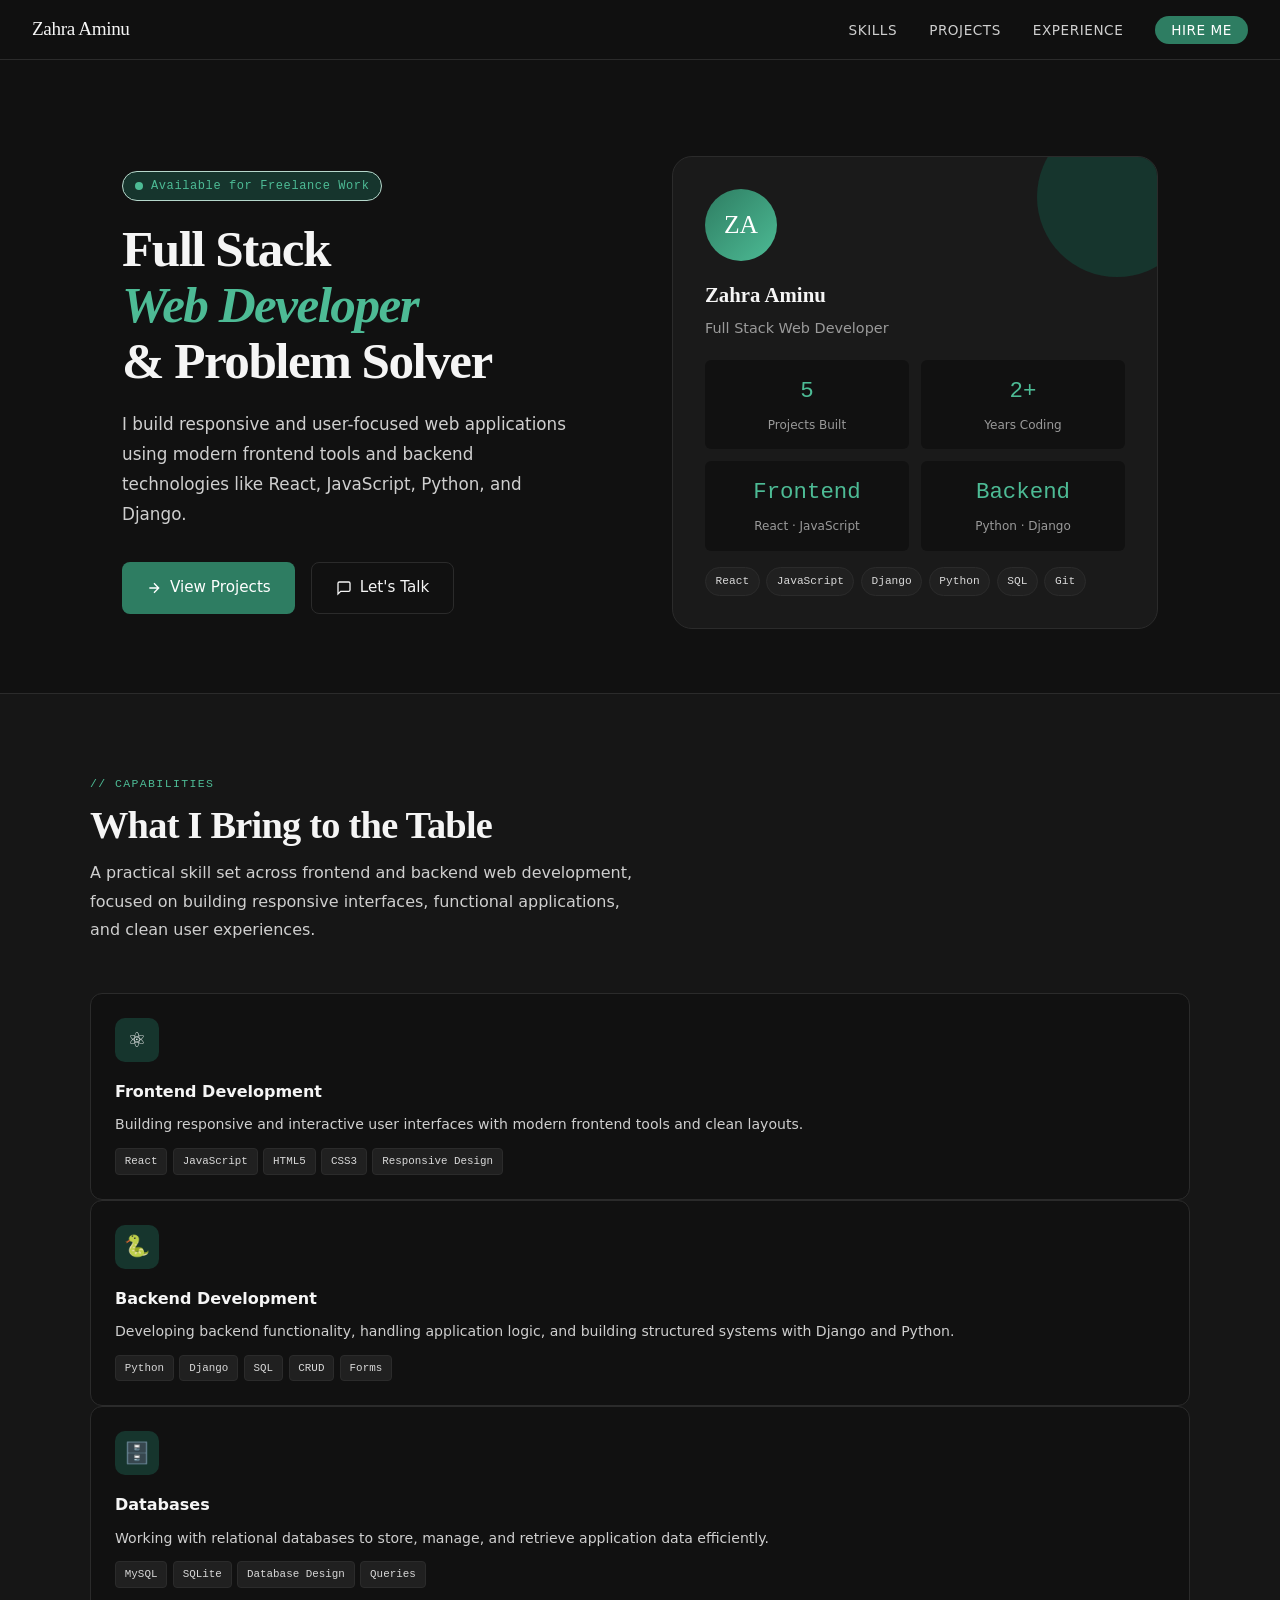
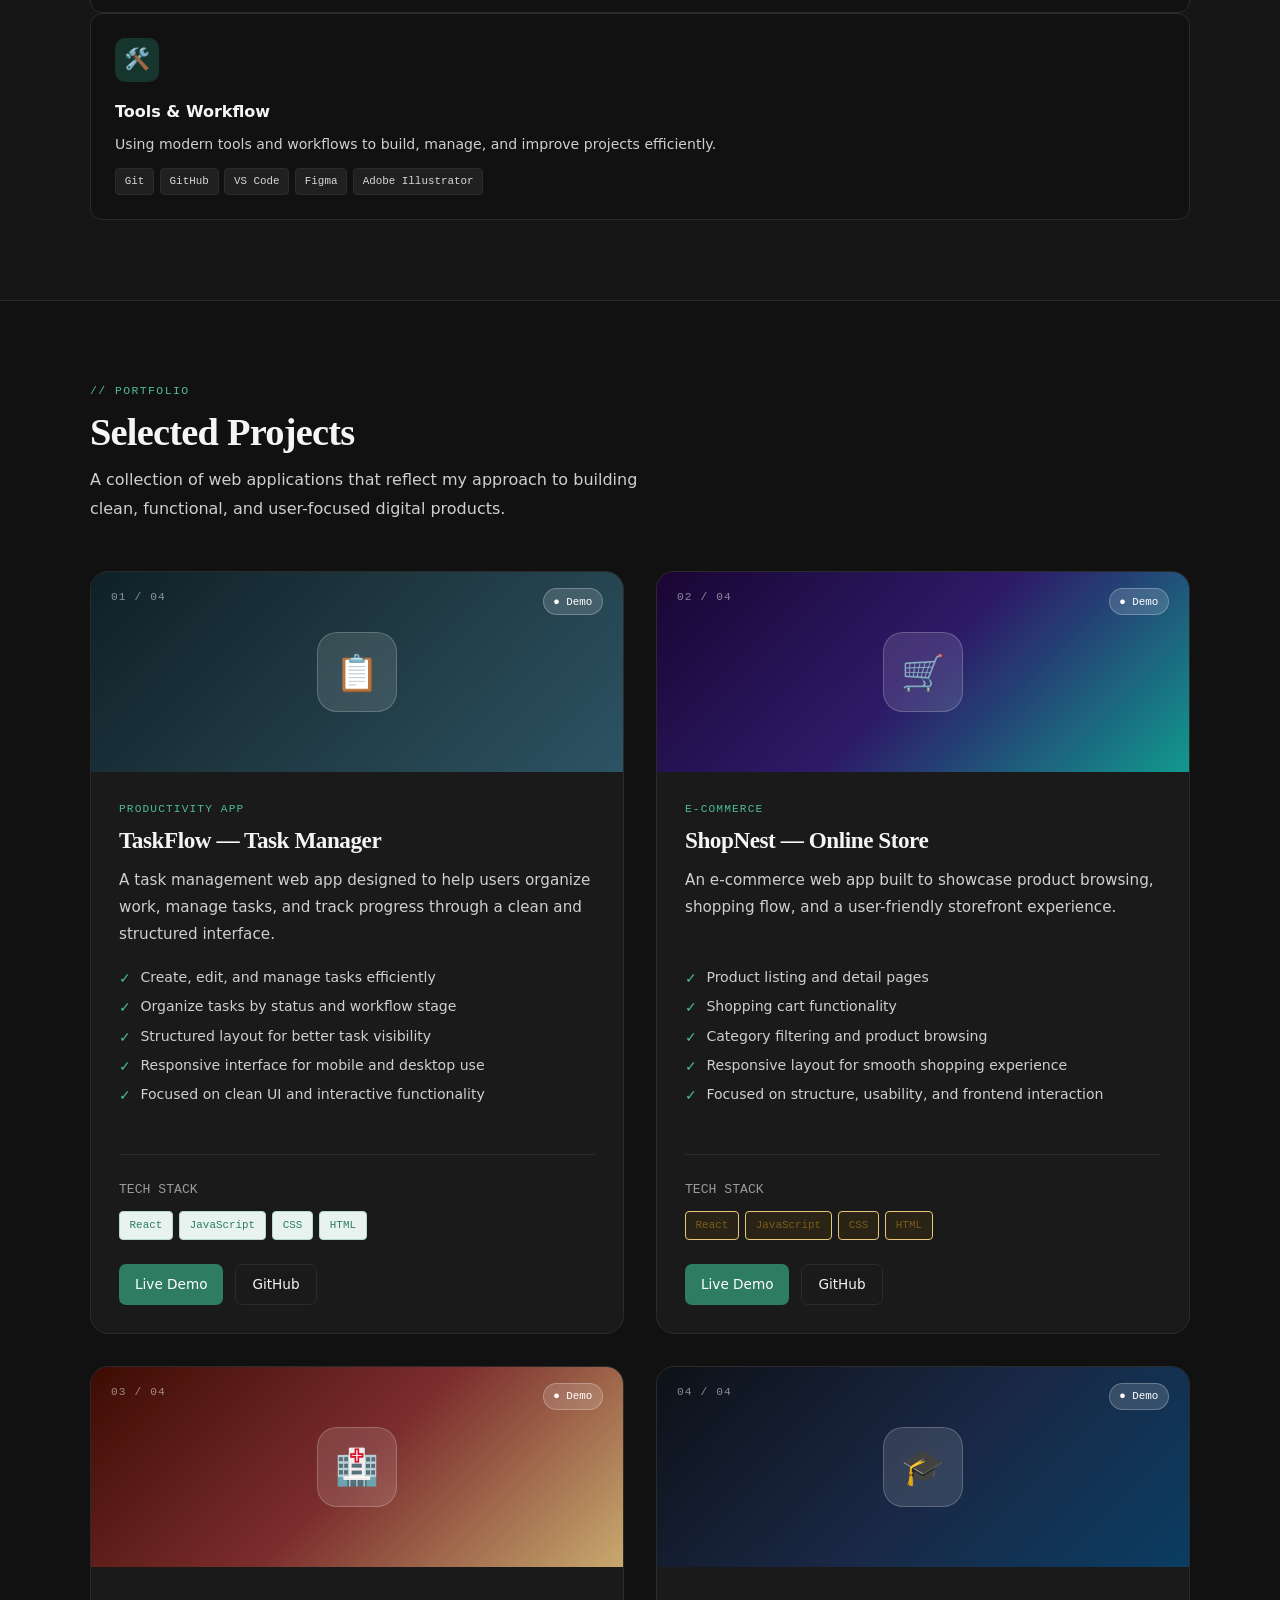
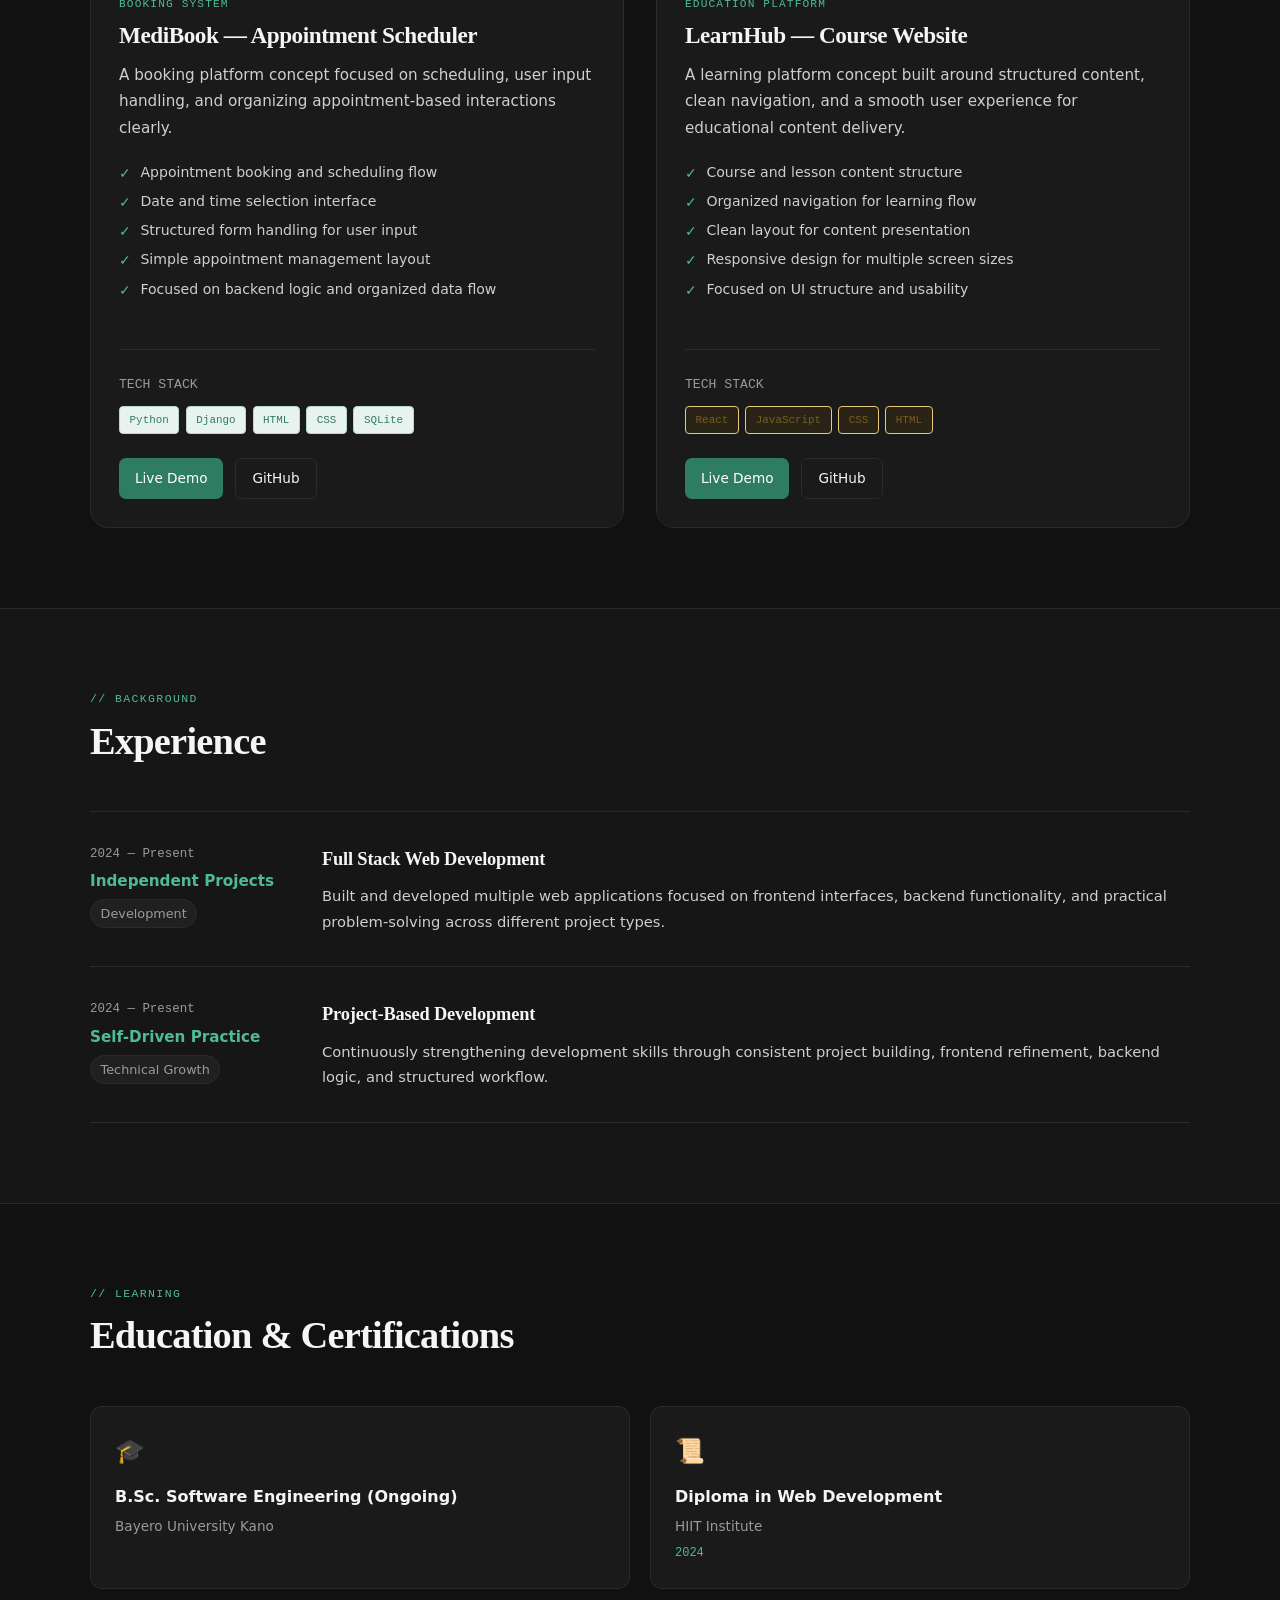
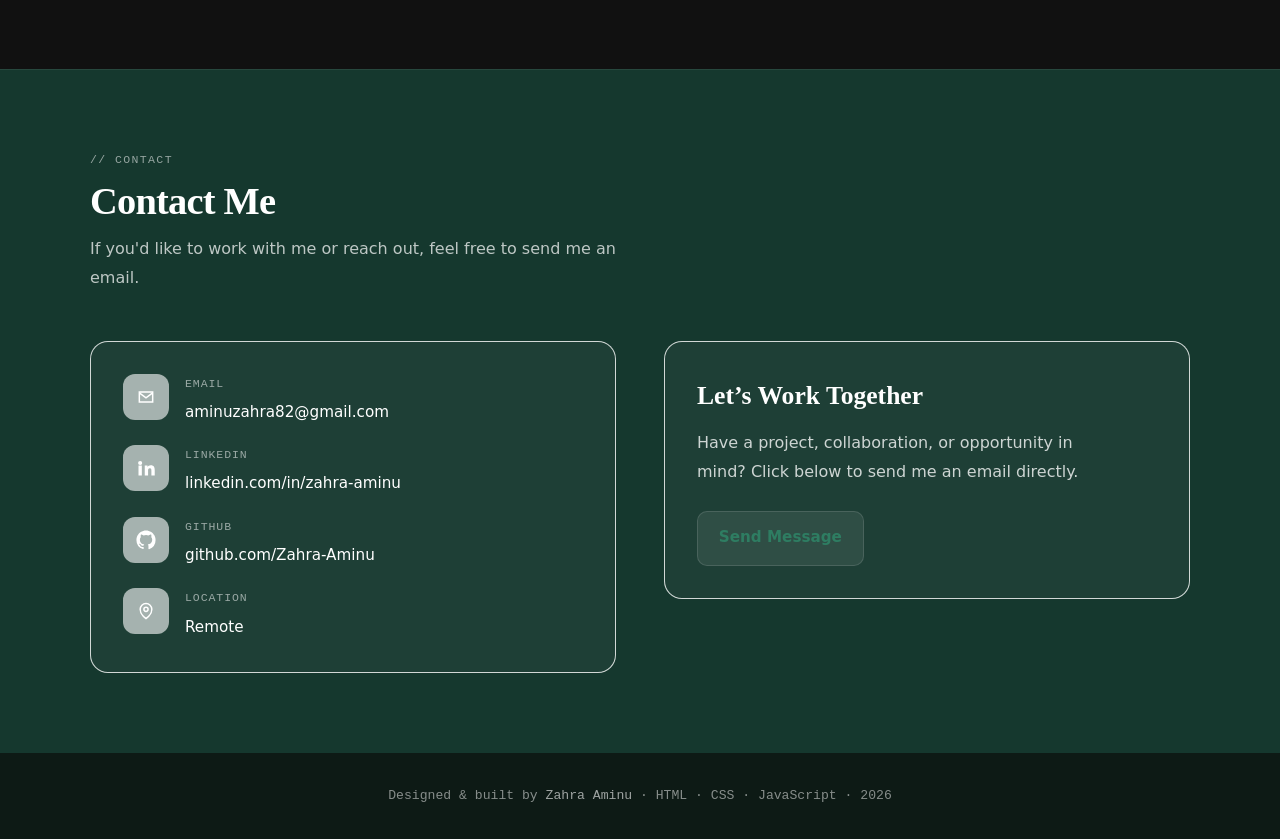
==== commit cb2599fe: "taskflow-app initial commit" ====
--- a/index.html
+++ b/index.html
@@ -4,7 +4,7 @@
   <meta charset="UTF-8" />
   <meta name="viewport" content="width=device-width, initial-scale=1.0" />
   <title>Zahra Aminu — Full Stack Web Developer</title>
-  <link rel="stylesheet" href="CSS/index.css" />
+  <link rel="stylesheet" href="index.css" />
 </head>
 <body>
 
@@ -186,11 +186,11 @@
               <span class="tech-badge be">React</span>
               <span class="tech-badge be">JavaScript</span>
               <span class="tech-badge be">CSS</span>
-              <span class="tech-badge be">Django</span>
+              <span class="tech-badge be">HTML</span>
             </div>
 
             <div class="proj-links">
-              <a href="#" class="proj-link proj-link-primary">Live Demo</a>
+              <a href="taskflow-app/taskflow.html" class="proj-link proj-link-primary">Live Demo</a>
               <a href="#" class="proj-link proj-link-secondary">GitHub</a>
             </div>
           </div>
@@ -467,6 +467,6 @@
     </p>
   </footer>
 
-  <script src="JS/index.js"></script>
+  <script src="index.js"></script>
 </body>
 </html>
--- a/index.css
+++ b/index.css
@@ -0,0 +1,1003 @@
+*, *::before, *::after { box-sizing: border-box; margin: 0; padding: 0; }
+:root {
+--ink: #f5f5f5;
+--ink-soft: #cfcfcf;
+--ink-muted: #9a9a9a;
+--surface: #111111;
+--surface-card: #1a1a1a;
+--border: #2b2b2b;
+--accent: #2e7d62;
+--accent-light: #16352d;
+--accent-pop: #4dbb95;
+--gold: #d9a441;
+--gold-light: #2a2417;
+--tag-bg: #202020;
+--tag-text: #d8d8d8;
+--radius: 12px;
+--radius-sm: 6px;
+--mono: 'JetBrains Mono', monospace;
+--serif: 'Playfair Display', Georgia, serif;
+--sans: 'DM Sans', system-ui, sans-serif;
+font-size: 16px;
+}
+
+body {
+font-family: var(--sans);
+background: var(--surface);
+color: var(--ink);
+line-height: 1.7;
+min-height: 100vh;
+}
+
+/* ── NAV ── */
+nav {
+position: sticky;
+top: 0;
+z-index: 100;
+background: rgba(17,17,17,0.92);
+backdrop-filter: blur(12px);
+border-bottom: 1px solid var(--border);
+padding: 0 2rem;
+display: flex;
+align-items: center;
+justify-content: space-between;
+height: 60px;
+}
+
+.nav-logo {
+font-family: var(--serif);
+font-size: 1.2rem;
+color: var(--ink);
+text-decoration: none;
+letter-spacing: -0.02em;
+}
+.nav-links {
+display: flex;
+gap: 2rem;
+list-style: none;
+}
+.nav-links a {
+font-size: 0.85rem;
+font-weight: 500;
+color: var(--ink-soft);
+text-decoration: none;
+letter-spacing: 0.04em;
+text-transform: uppercase;
+transition: color 0.2s;
+}
+.nav-links a:hover { color: var(--accent-pop); }
+.nav-cta {
+background: var(--accent);
+color: #fff !important;
+padding: 0.4rem 1rem;
+border-radius: 100px;
+transition: background 0.2s !important;
+}
+.nav-cta:hover { background: var(--accent-pop) !important; color: #fff !important; }
+.hamburger { display: none; cursor: pointer; flex-direction: column; gap: 5px; background: none; border: none; }
+.hamburger span { display: block; width: 22px; height: 2px; background: var(--ink); border-radius: 2px; transition: 0.3s; }
+
+/* ── HERO ── */
+.hero {
+max-width: 1100px;
+margin: 0 auto;
+padding: 6rem 2rem 4rem;
+display: grid;
+grid-template-columns: 1fr 1fr;
+gap: 4rem;
+align-items: center;
+}
+.hero-label {
+display: inline-flex;
+align-items: center;
+gap: 0.5rem;
+font-family: var(--mono);
+font-size: 0.75rem;
+color: var(--accent-pop);
+background: var(--accent-light);
+border: 1px solid #b6d8cc;
+border-radius: 100px;
+padding: 0.25rem 0.75rem;
+margin-bottom: 1.2rem;
+letter-spacing: 0.05em;
+}
+.hero-label::before {
+content: '';
+width: 8px; height: 8px;
+border-radius: 50%;
+background: var(--accent-pop);
+animation: pulse 2s infinite;
+}
+@keyframes pulse {
+0%,100% { opacity:1; }
+50% { opacity:0.4; }
+}
+.hero h1 {
+font-family: var(--serif);
+font-size: clamp(2.4rem, 4vw, 3.6rem);
+line-height: 1.1;
+letter-spacing: -0.03em;
+color: var(--ink);
+margin-bottom: 1.2rem;
+}
+.hero h1 em { color: var(--accent-pop); font-style: italic; }
+.hero p {
+font-size: 1.05rem;
+color: var(--ink-soft);
+margin-bottom: 2rem;
+max-width: 460px;
+line-height: 1.8;
+}
+.hero-actions { display: flex; gap: 1rem; flex-wrap: wrap; }
+.btn-primary {
+display: inline-flex;
+align-items: center;
+gap: 0.5rem;
+background: var(--accent);
+color: #fff;
+font-family: var(--sans);
+font-weight: 500;
+font-size: 0.95rem;
+padding: 0.75rem 1.5rem;
+border-radius: 8px;
+text-decoration: none;
+border: none;
+cursor: pointer;
+transition: background 0.2s, transform 0.15s;
+}
+.btn-primary:hover { background: var(--accent-pop); transform: translateY(-1px); }
+.btn-secondary {
+display: inline-flex;
+align-items: center;
+gap: 0.5rem;
+background: transparent;
+color: var(--ink);
+font-family: var(--sans);
+font-weight: 500;
+font-size: 0.95rem;
+padding: 0.75rem 1.5rem;
+border-radius: 8px;
+text-decoration: none;
+border: 1.5px solid var(--border);
+cursor: pointer;
+transition: border-color 0.2s, transform 0.15s;
+}
+.btn-secondary:hover { border-color: var(--accent-pop); color: var(--accent-pop); transform: translateY(-1px); }
+
+/* Hero card */
+.hero-card {
+background: var(--surface-card);
+border: 1px solid var(--border);
+border-radius: 20px;
+padding: 2rem;
+position: relative;
+overflow: hidden;
+}
+.hero-card::before {
+content: '';
+position: absolute;
+top: -40px; right: -40px;
+width: 160px; height: 160px;
+border-radius: 50%;
+background: var(--accent-light);
+}
+.avatar {
+width: 72px; height: 72px;
+border-radius: 50%;
+background: linear-gradient(135deg, var(--accent), var(--accent-pop));
+display: flex;
+align-items: center;
+justify-content: center;
+font-family: var(--serif);
+font-size: 1.6rem;
+color: #fff;
+margin-bottom: 1rem;
+position: relative;
+}
+.hero-card h3 { font-family: var(--serif); font-size: 1.3rem; margin-bottom: 0.25rem; }
+.hero-card .role { color: var(--ink-muted); font-size: 0.9rem; margin-bottom: 1.2rem; }
+.stats-grid {
+display: grid;
+grid-template-columns: 1fr 1fr;
+gap: 0.75rem;
+margin-top: 1.2rem;
+}
+.stat-box {
+background: var(--surface);
+border-radius: var(--radius-sm);
+padding: 0.75rem;
+text-align: center;
+}
+.stat-box .num {
+font-family: var(--mono);
+font-size: 1.4rem;
+font-weight: 500;
+color: var(--accent-pop);
+display: block;
+}
+.stat-box .lbl { font-size: 0.75rem; color: var(--ink-muted); }
+.stack-pills {
+display: flex;
+flex-wrap: wrap;
+gap: 0.4rem;
+margin-top: 1rem;
+}
+.pill {
+background: var(--tag-bg);
+color: var(--tag-text);
+font-family: var(--mono);
+font-size: 0.7rem;
+padding: 0.25rem 0.6rem;
+border-radius: 100px;
+border: 1px solid var(--border);
+}
+
+/* ── SECTION SHARED ── */
+section { padding: 5rem 2rem; }
+.container { max-width: 1100px; margin: 0 auto; }
+.section-header { margin-bottom: 3rem; }
+.section-eyebrow {
+font-family: var(--mono);
+font-size: 0.72rem;
+letter-spacing: 0.12em;
+text-transform: uppercase;
+color: var(--accent-pop);
+margin-bottom: 0.6rem;
+}
+.section-header h2 {
+font-family: var(--serif);
+font-size: clamp(1.8rem, 3vw, 2.6rem);
+letter-spacing: -0.02em;
+line-height: 1.15;
+}
+.section-header p { color: var(--ink-soft); margin-top: 0.75rem; max-width: 560px; line-height: 1.8; }
+
+/* ── SKILLS ── */
+#skills { 
+  background: #161616; 
+  border-top: 1px solid var(--border); 
+  border-bottom: 1px solid var(--border); 
+}
+.skill-card {
+background: var(--surface);
+border: 1px solid var(--border);
+border-radius: var(--radius);
+padding: 1.5rem;
+transition: border-color 0.2s, transform 0.2s;
+}
+.skill-card:hover { border-color: #b6d8cc; transform: translateY(-2px); }
+.skill-icon {
+width: 44px; height: 44px;
+border-radius: 10px;
+background: var(--accent-light);
+display: flex;
+align-items: center;
+justify-content: center;
+margin-bottom: 1rem;
+font-size: 1.3rem;
+}
+.skill-card h4 { font-weight: 600; margin-bottom: 0.5rem; font-size: 1rem; }
+.skill-tags { display: flex; flex-wrap: wrap; gap: 0.35rem; margin-top: 0.75rem; }
+.skill-tag {
+font-family: var(--mono);
+font-size: 0.68rem;
+padding: 0.2rem 0.55rem;
+border-radius: 4px;
+background: var(--tag-bg);
+color: var(--tag-text);
+border: 1px solid var(--border);
+}
+
+/* ── PROJECTS ── */
+#projects { background: var(--surface); }
+.projects-grid {
+display: grid;
+grid-template-columns: repeat(auto-fit, minmax(480px, 1fr));
+gap: 2rem;
+}
+.project-card {
+background: var(--surface-card);
+border: 1px solid var(--border);
+border-radius: 18px;
+overflow: hidden;
+transition: transform 0.25s, box-shadow 0.25s;
+display: flex;
+flex-direction: column;
+}
+.project-card:hover {
+transform: translateY(-4px);
+box-shadow: 0 16px 40px rgba(0,0,0,0.08);
+}
+.project-visual {
+height: 200px;
+display: flex;
+align-items: center;
+justify-content: center;
+font-size: 3.5rem;
+position: relative;
+overflow: hidden;
+}
+.pv-1 { background: linear-gradient(135deg, #0f2027, #203a43, #2c5364); }
+.pv-2 { background: linear-gradient(135deg, #1a0533, #2d1b69, #11998e); }
+.pv-3 { background: linear-gradient(135deg, #3d0c02, #7b2d2d, #c8a96e); }
+.pv-4 { background: linear-gradient(135deg, #0d1117, #1a2744, #0a3d62); }
+.project-visual .proj-icon {
+width: 80px; height: 80px;
+border-radius: 20px;
+background: rgba(255,255,255,0.12);
+backdrop-filter: blur(8px);
+border: 1px solid rgba(255,255,255,0.2);
+display: flex;
+align-items: center;
+justify-content: center;
+font-size: 2.2rem;
+}
+.proj-number {
+position: absolute;
+top: 1rem; left: 1.25rem;
+font-family: var(--mono);
+font-size: 0.7rem;
+color: rgba(255,255,255,0.5);
+letter-spacing: 0.1em;
+}
+.proj-live-badge {
+position: absolute;
+top: 1rem; right: 1.25rem;
+background: rgba(255,255,255,0.15);
+border: 1px solid rgba(255,255,255,0.25);
+color: #fff;
+font-size: 0.68rem;
+font-family: var(--mono);
+padding: 0.2rem 0.6rem;
+border-radius: 100px;
+backdrop-filter: blur(4px);
+}
+.project-body {
+padding: 1.75rem;
+flex: 1;
+display: flex;
+flex-direction: column;
+}
+.project-category {
+font-family: var(--mono);
+font-size: 0.7rem;
+letter-spacing: 0.1em;
+text-transform: uppercase;
+color: var(--accent-pop);
+margin-bottom: 0.5rem;
+}
+.project-body h3 {
+font-family: var(--serif);
+font-size: 1.45rem;
+letter-spacing: -0.02em;
+line-height: 1.2;
+margin-bottom: 0.75rem;
+}
+.project-body > p {
+color: var(--ink-soft);
+font-size: 0.95rem;
+line-height: 1.75;
+margin-bottom: 1.25rem;
+flex: 1;
+}
+
+/* Feature list */
+.features-list {
+list-style: none;
+margin-bottom: 1.5rem;
+display: flex;
+flex-direction: column;
+gap: 0.45rem;
+}
+.features-list li {
+display: flex;
+align-items: flex-start;
+gap: 0.6rem;
+font-size: 0.88rem;
+color: var(--ink-soft);
+line-height: 1.5;
+}
+.features-list li::before {
+content: '✓';
+color: var(--accent-pop);
+font-weight: 700;
+flex-shrink: 0;
+margin-top: 1px;
+}
+
+/* Stack row */
+.stack-row {
+display: flex;
+flex-wrap: wrap;
+gap: 0.4rem;
+margin-bottom: 1.5rem;
+}
+.tech-badge {
+font-family: var(--mono);
+font-size: 0.68rem;
+padding: 0.25rem 0.6rem;
+border-radius: 4px;
+background: var(--tag-bg);
+color: var(--tag-text);
+border: 1px solid var(--border);
+}
+.tech-badge.be { background: #e8f2ef; color: var(--accent); border-color: #b6d8cc; }
+.tech-badge.fe { background: var(--gold-light); color: #7a5c1a; border-color: #e8c87a; }
+
+/* Project links */
+.proj-links { display: flex; gap: 0.75rem; flex-wrap: wrap; }
+.proj-link {
+display: inline-flex;
+align-items: center;
+gap: 0.4rem;
+font-size: 0.85rem;
+font-weight: 500;
+padding: 0.5rem 1rem;
+border-radius: 7px;
+text-decoration: none;
+transition: all 0.15s;
+}
+.proj-link-primary {
+background: var(--accent);
+color: #fff;
+}
+.proj-link-primary:hover { background: var(--accent-pop); }
+.proj-link-secondary {
+background: transparent;
+color: var(--ink);
+border: 1.5px solid var(--border);
+}
+.proj-link-secondary:hover { border-color: var(--accent-pop); color: var(--accent-pop); }
+
+/* Project separator */
+.proj-sep {
+height: 1px;
+background: var(--border);
+margin: 1.5rem 0;
+}
+
+/* ── EXPERIENCE ── */
+#experience { 
+  background: #161616; 
+  border-top: 1px solid var(--border); 
+}
+.exp-list { display: flex; flex-direction: column; gap: 0; }
+.exp-item {
+display: grid;
+grid-template-columns: 200px 1fr;
+gap: 2rem;
+padding: 2rem 0;
+border-bottom: 1px solid var(--border);
+}
+.exp-item:first-child { border-top: 1px solid var(--border); }
+.exp-meta { }
+.exp-period {
+font-family: var(--mono);
+font-size: 0.78rem;
+color: var(--ink-muted);
+margin-bottom: 0.25rem;
+}
+.exp-company {
+font-weight: 600;
+font-size: 0.95rem;
+color: var(--accent-pop);
+margin-bottom: 0.25rem;
+}
+.exp-type {
+font-size: 0.8rem;
+color: var(--ink-muted);
+background: var(--tag-bg);
+border: 1px solid var(--border);
+border-radius: 100px;
+padding: 0.15rem 0.6rem;
+display: inline-block;
+}
+.exp-content h4 {
+font-family: var(--serif);
+font-size: 1.15rem;
+margin-bottom: 0.5rem;
+letter-spacing: -0.01em;
+}
+.exp-content p { color: var(--ink-soft); font-size: 0.92rem; line-height: 1.75; }
+
+/* ── EDUCATION ── */
+#education { background: var(--surface); border-top: 1px solid var(--border); }
+.edu-grid { display: grid; grid-template-columns: repeat(auto-fit, minmax(280px, 1fr)); gap: 1.25rem; }
+.edu-card {
+  background: var(--surface-card);
+  border: 1px solid var(--border);
+  border-radius: var(--radius);
+  padding: 1.5rem;
+}
+.edu-icon { font-size: 1.5rem; margin-bottom: 0.75rem; }
+.edu-card h4 { font-weight: 600; margin-bottom: 0.25rem; }
+.edu-card .inst { color: var(--ink-muted); font-size: 0.85rem; margin-bottom: 0.35rem; }
+.edu-card .year { font-family: var(--mono); font-size: 0.75rem; color: var(--accent-pop); }
+
+/* ── CONTACT ── */
+/* ── CONTACT ── */
+#contact {
+  background:#15382e;
+  color: #fff;
+  border-top: 1px solid rgba(255,255,255,0.08);
+}
+
+#contact .section-header h2 {
+  color: #fff;
+}
+
+#contact .section-header p {
+  color: rgba(255,255,255,0.72);
+}
+
+#contact .section-eyebrow {
+  color: rgba(255,255,255,0.55);
+}
+
+.contact-grid {
+  display: grid;
+  grid-template-columns: 1fr 1fr;
+  gap: 3rem;
+  align-items: start;
+}
+
+.contact-info,
+.contact-cta {
+  background: rgba(255,255,255,0.04);
+  border: 1px solid rgba(255,255,255,0.8);
+  border-radius: 18px;
+  padding: 2rem;
+}
+
+.contact-info {
+  display: flex;
+  flex-direction: column;
+  gap: 1.25rem;
+}
+
+.contact-item {
+  display: flex;
+  align-items: flex-start;
+  gap: 1rem;
+}
+
+.contact-item-icon {
+  width: 46px;
+  height: 46px;
+  border-radius: 12px;
+  background: rgba(255,255,255,0.6);
+  display: flex;
+  align-items: center;
+  justify-content: center;
+  font-size: 1.2rem;
+  flex-shrink: 0;
+}
+
+.contact-item-text .lbl {
+  font-family: var(--mono);
+  font-size: 0.72rem;
+  letter-spacing: 0.08em;
+  text-transform: uppercase;
+  color: rgba(255,255,255,0.55);
+  margin-bottom: 0.3rem;
+}
+
+.contact-item-text .val {
+  color: #fff;
+  text-decoration: none;
+  font-size: 0.95rem;
+  line-height: 1.6;
+  word-break: break-word;
+}
+
+.contact-item-text .val:hover {
+  color: #d7f5ea;
+  text-decoration: underline;
+}
+
+.contact-cta h3 {
+  font-family: var(--serif);
+  font-size: 1.6rem;
+  margin-bottom: 0.75rem;
+  color: #fff;
+}
+
+.contact-cta p {
+  color: rgba(255,255,255,0.78);
+  line-height: 1.8;
+  margin-bottom: 1.5rem;
+  max-width: 420px;
+}
+
+.contact-item-icon svg {
+  width: 20px;
+  height: 20px;
+  display: block;
+}
+
+.btn {
+  display: inline-block;
+  padding: 0.85rem 1.3rem;
+  background: rgba(255, 255, 255, 0.08);
+  color: var(--accent);
+  text-decoration: none;
+  border-radius: 10px;
+  font-size: 0.95rem;
+  font-weight: 600;
+  border: 1px solid rgba(255, 255, 255, 0.12);
+  transition: transform 0.18s ease, opacity 0.18s ease;
+}
+
+.btn:hover {
+  transform: translateY(-2px);
+  background: rgba(255, 255, 255, 0.12);
+  background-color: rgba(255, 255, 255, 0.18);
+  opacity: 0.92;
+}
+
+/* ── FOOTER ── */
+footer {
+background: #0d1a15;
+color: rgba(255,255,255,0.5);
+text-align: center;
+padding: 2rem;
+font-size: 0.82rem;
+font-family: var(--mono);
+}
+footer a { color: rgba(255,255,255,0.6); text-decoration: none; }
+footer a:hover { color: #fff; }
+
+/* ── MOBILE ── */
+@media (max-width: 768px) {
+.nav-links { display: none; }
+.nav-links.open {
+display: flex;
+flex-direction: column;
+position: fixed;
+top: 60px; left: 0; right: 0;
+background: var(--surface);
+border-bottom: 1px solid var(--border);
+padding: 1.5rem 2rem;
+gap: 1rem;
+z-index: 99;
+}
+.hamburger { display: flex; }
+.hero {
+grid-template-columns: 1fr;
+padding: 3rem 1.5rem 2.5rem;
+gap: 2.5rem;
+}
+.hero-card { order: -1; }
+.projects-grid { grid-template-columns: 1fr; }
+.exp-item { grid-template-columns: 1fr; gap: 0.75rem; }
+.contact-grid { grid-template-columns: 1fr; gap: 2.5rem; }
+.form-row { grid-template-columns: 1fr; }
+section { padding: 3.5rem 1.5rem; }
+}
+@media (max-width: 480px) {
+.hero h1 { font-size: 2rem; }
+.stats-grid { grid-template-columns: 1fr 1fr; }
+}
+/* =========================
+   DARK MODE
+========================= */
+
+.dark-mode {
+  --ink: #f5f5f5;
+  --ink-soft: #cfcfcf;
+  --ink-muted: #9a9a9a;
+
+  --surface: #111111;
+  --surface-card: #1a1a1a;
+  --border: #2b2b2b;
+
+  --accent: #2e7d62;
+  --accent-light: #16352d;
+  --accent-pop: #4dbb95;
+
+  --gold: #d9a441;
+  --gold-light: #2a2417;
+
+  --tag-bg: #202020;
+  --tag-text: #d8d8d8;
+}
+
+/* General */
+.dark-mode body {
+  background: var(--surface);
+  color: var(--ink);
+}
+
+.dark-mode nav {
+  background: rgba(17,17,17,0.92);
+  border-bottom: 1px solid var(--border);
+}
+
+.dark-mode .darkModeToggle {
+  background: rgba(17,17,17,0.92);
+  color: var(--ink);
+}
+
+.dark-mode .nav-logo {
+  color: var(--ink);
+}
+
+.dark-mode .nav-links a {
+  color: var(--ink-soft);
+}
+
+.dark-mode .nav-links a:hover {
+  color: var(--accent-pop);
+}
+
+.dark-mode .hamburger span {
+  background: var(--ink);
+}
+
+/* Hero */
+.dark-mode .hero h1 {
+  color: var(--ink);
+}
+
+.dark-mode .hero p {
+  color: var(--ink-soft);
+}
+
+.dark-mode .hero-label {
+  background: var(--accent-light);
+  border: 1px solid #245847;
+  color: var(--accent-pop);
+}
+
+.dark-mode .hero-card {
+  background: var(--surface-card);
+  border: 1px solid var(--border);
+}
+
+.dark-mode .hero-card::before {
+  background: var(--accent-light);
+}
+
+.dark-mode .hero-card h3 {
+  color: var(--ink);
+}
+
+.dark-mode .hero-card .role {
+  color: var(--ink-muted);
+}
+
+.dark-mode .stat-box {
+  background: var(--surface);
+}
+
+.dark-mode .stat-box .lbl {
+  color: var(--ink-muted);
+}
+
+.dark-mode .pill {
+  background: var(--tag-bg);
+  color: var(--tag-text);
+  border: 1px solid var(--border);
+}
+
+/* Shared sections */
+.dark-mode section {
+  background: var(--surface);
+  color: var(--ink);
+}
+
+.dark-mode .section-header h2 {
+  color: var(--ink);
+}
+
+.dark-mode .section-header p {
+  color: var(--ink-soft);
+}
+
+.dark-mode .section-eyebrow {
+  color: var(--accent-pop);
+}
+
+/* Skills */
+.dark-mode #skills {
+  background: #161616;
+  border-top: 1px solid var(--border);
+  border-bottom: 1px solid var(--border);
+}
+
+.dark-mode .skill-card {
+  background: var(--surface-card);
+  border: 1px solid var(--border);
+}
+
+.dark-mode .skill-card:hover {
+  border-color: #245847;
+}
+
+.dark-mode .skill-icon {
+  background: var(--accent-light);
+}
+
+.dark-mode .skill-card h4 {
+  color: var(--ink);
+}
+
+.dark-mode .skill-tag {
+  background: var(--tag-bg);
+  color: var(--tag-text);
+  border: 1px solid var(--border);
+}
+
+/* Projects */
+.dark-mode #projects {
+  background: var(--surface);
+}
+
+.dark-mode .project-card {
+  background: var(--surface-card);
+  border: 1px solid var(--border);
+}
+
+.dark-mode .project-card:hover {
+  box-shadow: 0 16px 40px rgba(0,0,0,0.35);
+}
+
+.dark-mode .project-body h3 {
+  color: var(--ink);
+}
+
+.dark-mode .project-body > p {
+  color: var(--ink-soft);
+}
+
+.dark-mode .features-list li {
+  color: var(--ink-soft);
+}
+
+.dark-mode .tech-badge {
+  background: var(--tag-bg);
+  color: var(--tag-text);
+  border: 1px solid var(--border);
+}
+
+.dark-mode .tech-badge.be {
+  background: #16352d;
+  color: #7ce0bc;
+  border-color: #245847;
+}
+
+.dark-mode .tech-badge.fe {
+  background: #2a2417;
+  color: #e7bf68;
+  border-color: #6b5422;
+}
+
+.dark-mode .proj-link-secondary {
+  color: var(--ink);
+  border: 1.5px solid var(--border);
+}
+
+.dark-mode .proj-link-secondary:hover {
+  border-color: var(--accent-pop);
+  color: var(--accent-pop);
+}
+
+.dark-mode .proj-sep {
+  background: var(--border);
+}
+
+/* Experience */
+.dark-mode #experience {
+  background: #161616;
+  border-top: 1px solid var(--border);
+}
+
+.dark-mode .exp-item {
+  border-bottom: 1px solid var(--border);
+}
+
+.dark-mode .exp-item:first-child {
+  border-top: 1px solid var(--border);
+}
+
+.dark-mode .exp-period,
+.dark-mode .exp-type {
+  color: var(--ink-muted);
+}
+
+.dark-mode .exp-type {
+  background: var(--tag-bg);
+  border: 1px solid var(--border);
+}
+
+.dark-mode .exp-content h4 {
+  color: var(--ink);
+}
+
+.dark-mode .exp-content p {
+  color: var(--ink-soft);
+}
+
+/* Education */
+.dark-mode #education {
+  background: var(--surface);
+  border-top: 1px solid var(--border);
+}
+
+.dark-mode .edu-card {
+  background: var(--surface-card);
+  border: 1px solid var(--border);
+}
+
+.dark-mode .edu-card h4 {
+  color: var(--ink);
+}
+
+.dark-mode .edu-card .inst {
+  color: var(--ink-muted);
+}
+
+/* Contact */
+.dark-mode #contact {
+  background: #15382e;
+}
+
+.dark-mode #contact .section-eyebrow {
+  color: rgba(255,255,255,0.6);
+}
+
+.dark-mode #contact .section-header h2 {
+  color: #fff;
+}
+
+.dark-mode #contact .section-header p {
+  color: rgba(255,255,255,0.78);
+}
+
+.dark-mode .contact-item-text .val {
+  color: #fff;
+}
+
+.dark-mode .form-field input,
+.dark-mode .form-field textarea {
+  background: rgba(255,255,255,0.08);
+  border: 1px solid rgba(255,255,255,0.18);
+  color: #fff;
+}
+
+.dark-mode .form-field input::placeholder,
+.dark-mode .form-field textarea::placeholder {
+  color: rgba(255,255,255,0.35);
+}
+
+.dark-mode .form-field input:focus,
+.dark-mode .form-field textarea:focus {
+  border-color: rgba(255,255,255,0.55);
+}
+
+.dark-mode .btn-white {
+  background: #fff;
+  color: var(--accent);
+}
+
+/* Footer */
+.dark-mode footer {
+  background: #0a0a0a;
+  color: rgba(255,255,255,0.55);
+}
+
+.dark-mode footer a {
+  color: rgba(255,255,255,0.65);
+}
+
+.dark-mode footer a:hover {
+  color: #fff;
+}
+
+/* Mobile nav */
+@media (max-width: 768px) {
+  .dark-mode .nav-links.open {
+    background: var(--surface);
+    border-bottom: 1px solid var(--border);
+  }
+}
